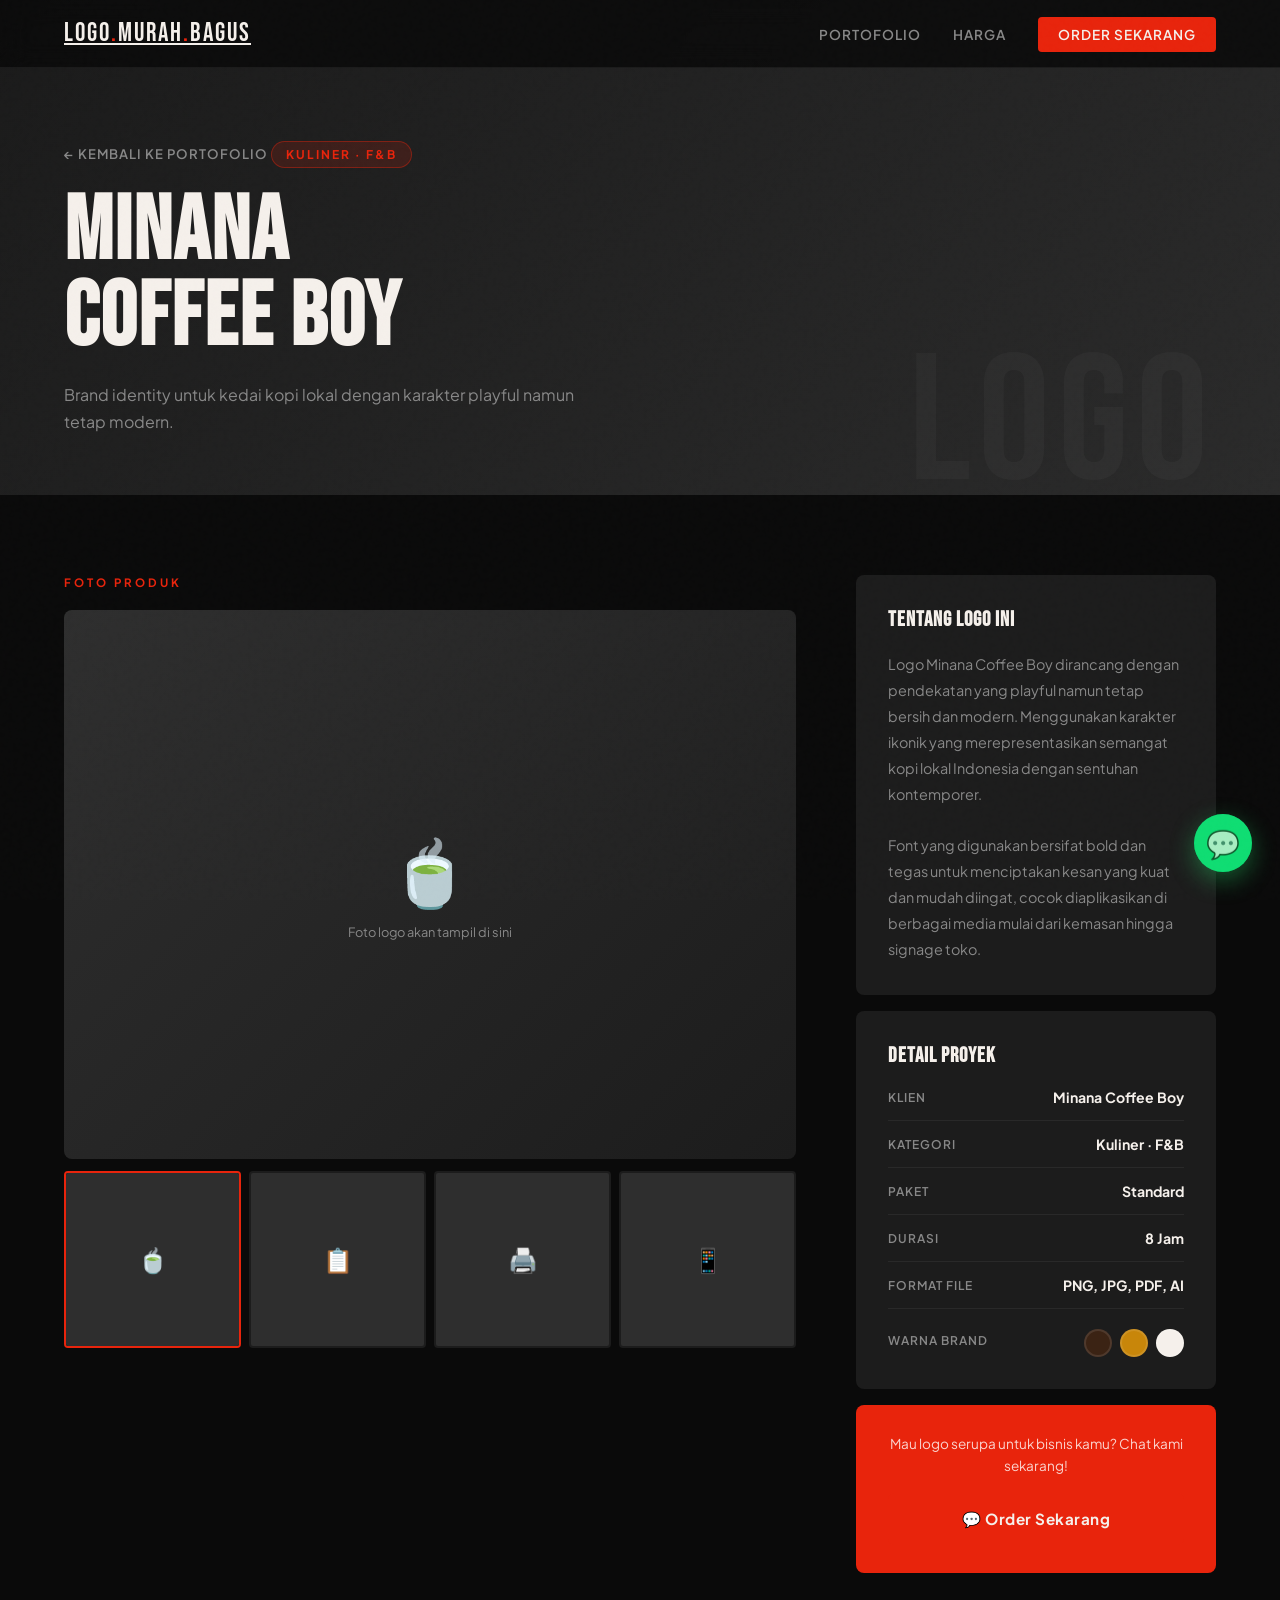
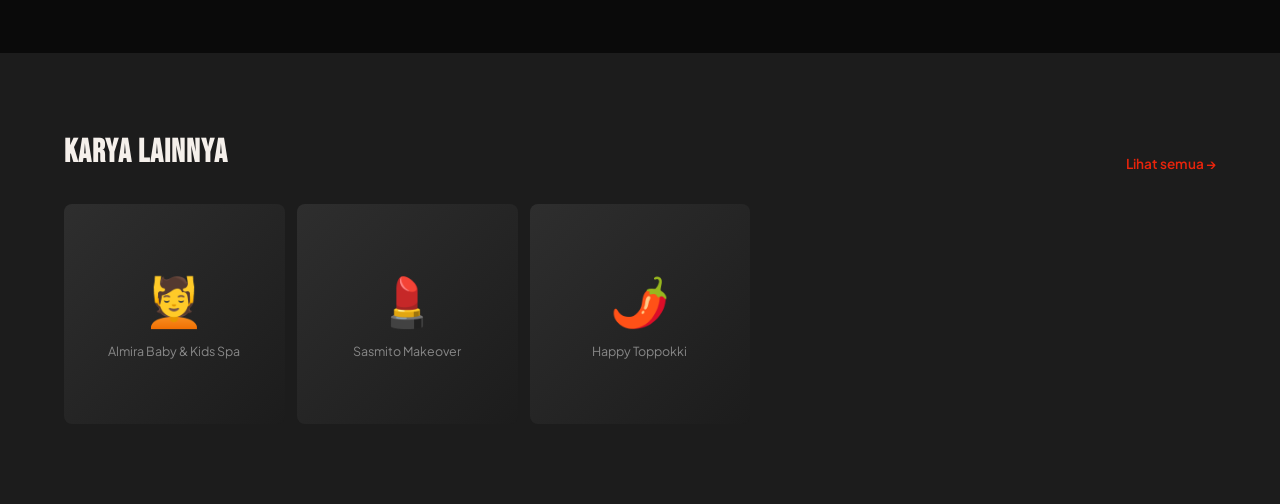
==== portfolio/almira.html @ 2f439376 "Initial commit" ====
<!DOCTYPE html>
<html lang="id">
<head>
  <meta charset="UTF-8"/>
  <meta name="viewport" content="width=device-width, initial-scale=1.0"/>
  <!-- ✏️ Edit: ganti judul sesuai nama klien -->
  <title>Almira's Baby & Kid's Spa – Logo Murah Bagus</title>
  <link href="https://fonts.googleapis.com/css2?family=Bebas+Neue&family=Plus+Jakarta+Sans:wght@400;500;600;700;800&display=swap" rel="stylesheet"/>
  <link rel="stylesheet" href="../style.css"/>
  <style>
    /* ── DETAIL PAGE SPECIFIC STYLES ── */
    .detail-hero {
      min-height: 55vh;
      display: flex;
      align-items: flex-end;
      padding: 120px 5% 60px;
      position: relative;
      overflow: hidden;
      background: var(--gray);
    }

    .detail-hero-bg {
      position: absolute;
      inset: 0;
      /* ✏️ Edit: ganti dengan warna brand klien, atau pakai foto sebagai background */
      background: linear-gradient(135deg, #1a1a1a 0%, #2a2a2a 100%);
    }

    /* Uncomment ini kalau mau pakai foto sebagai background hero:
    .detail-hero-bg {
      background-image: url('../assets/images/almira-hero.jpg');
      background-size: cover;
      background-position: center;
      filter: brightness(0.4);
    }
    */

    .detail-hero-bg-text {
      position: absolute;
      bottom: -20px;
      right: 5%;
      font-family: var(--font-display);
      font-size: clamp(80px, 15vw, 180px);
      color: rgba(255,255,255,0.03);
      letter-spacing: 8px;
      pointer-events: none;
      user-select: none;
      line-height: 1;
    }

    .detail-hero-content { position: relative; z-index: 1; max-width: 800px; }

    .back-btn {
      display: inline-flex;
      align-items: center;
      gap: 8px;
      color: var(--gray-light);
      text-decoration: none;
      font-size: 0.82rem;
      font-weight: 600;
      letter-spacing: 1px;
      text-transform: uppercase;
      margin-bottom: 28px;
      transition: color .2s;
    }
    .back-btn:hover { color: var(--white); }

    .detail-cat {
      display: inline-block;
      background: rgba(232,36,12,0.15);
      border: 1px solid rgba(232,36,12,0.4);
      color: var(--red);
      padding: 5px 14px;
      border-radius: 100px;
      font-size: 0.75rem;
      font-weight: 700;
      letter-spacing: 2px;
      text-transform: uppercase;
      margin-bottom: 16px;
    }

    .detail-title {
      font-family: var(--font-display);
      font-size: clamp(42px, 7vw, 90px);
      line-height: 0.95;
      letter-spacing: 2px;
      margin-bottom: 20px;
    }

    .detail-tagline {
      color: var(--gray-light);
      font-size: 1rem;
      max-width: 520px;
      line-height: 1.7;
    }

    /* ── MAIN CONTENT ── */
    .detail-body {
      padding: 80px 5%;
      background: var(--black);
      display: grid;
      grid-template-columns: 1fr 360px;
      gap: 60px;
      align-items: start;
    }

    @media (max-width: 900px) {
      .detail-body { grid-template-columns: 1fr; }
    }

    /* ── FOTO GALLERY ── */
    .gallery-section {}
    .gallery-label {
      font-size: 0.72rem;
      font-weight: 700;
      letter-spacing: 3px;
      text-transform: uppercase;
      color: var(--red);
      margin-bottom: 20px;
    }

    .gallery-main {
      width: 100%;
      aspect-ratio: 4/3;
      background: var(--gray);
      border-radius: 8px;
      overflow: hidden;
      margin-bottom: 12px;
      cursor: zoom-in;
    }
    .gallery-main img {
      width: 100%; height: 100%;
      object-fit: cover;
      transition: transform .4s;
    }
    .gallery-main:hover img { transform: scale(1.04); }

    /* Placeholder kalau belum ada foto */
    .gallery-placeholder {
      width: 100%; height: 100%;
      display: flex;
      flex-direction: column;
      align-items: center;
      justify-content: center;
      background: linear-gradient(135deg, var(--gray-mid), var(--gray));
      font-size: 4rem;
      gap: 12px;
      color: var(--gray-light);
    }
    .gallery-placeholder p { font-size: 0.8rem; font-family: var(--font-body); }

    .gallery-thumbs {
      display: grid;
      grid-template-columns: repeat(4, 1fr);
      gap: 8px;
    }
    .thumb {
      aspect-ratio: 1;
      background: var(--gray);
      border-radius: 4px;
      overflow: hidden;
      cursor: pointer;
      border: 2px solid transparent;
      transition: border-color .2s;
    }
    .thumb.active { border-color: var(--red); }
    .thumb img { width: 100%; height: 100%; object-fit: cover; }
    .thumb-placeholder {
      width: 100%; height: 100%;
      display: flex;
      align-items: center;
      justify-content: center;
      font-size: 1.5rem;
      background: var(--gray-mid);
    }

    /* ── INFO SIDEBAR ── */
    .info-sidebar {
      position: sticky;
      top: 100px;
    }

    .info-card {
      background: var(--gray);
      border-radius: 8px;
      padding: 32px;
      margin-bottom: 16px;
    }

    .info-card h3 {
      font-family: var(--font-display);
      font-size: 1.3rem;
      letter-spacing: 1px;
      margin-bottom: 20px;
      color: var(--white);
    }

    .info-desc {
      color: var(--gray-light);
      font-size: 0.9rem;
      line-height: 1.8;
      margin-bottom: 0;
    }

    .info-meta {
      display: flex;
      flex-direction: column;
      gap: 14px;
    }
    .meta-item {
      display: flex;
      justify-content: space-between;
      align-items: center;
      padding-bottom: 14px;
      border-bottom: 1px solid rgba(255,255,255,0.06);
    }
    .meta-item:last-child { border-bottom: none; padding-bottom: 0; }
    .meta-label {
      font-size: 0.75rem;
      color: var(--gray-light);
      font-weight: 600;
      text-transform: uppercase;
      letter-spacing: 1px;
    }
    .meta-value {
      font-size: 0.88rem;
      font-weight: 700;
      color: var(--white);
      text-align: right;
    }

    .color-swatches {
      display: flex;
      gap: 8px;
      margin-top: 6px;
    }
    .swatch {
      width: 28px; height: 28px;
      border-radius: 50%;
      border: 2px solid rgba(255,255,255,0.1);
      cursor: pointer;
      title: attr(data-color);
    }

    .order-cta {
      background: var(--red);
      border-radius: 8px;
      padding: 28px 32px;
      text-align: center;
    }
    .order-cta p {
      font-size: 0.85rem;
      color: rgba(255,255,255,0.8);
      margin-bottom: 16px;
      line-height: 1.6;
    }

    /* ── OTHER WORKS ── */
    .other-works {
      padding: 80px 5%;
      background: var(--gray);
    }
    .other-works-header {
      display: flex;
      justify-content: space-between;
      align-items: flex-end;
      margin-bottom: 32px;
    }
    .other-works-header h2 {
      font-family: var(--font-display);
      font-size: 2rem;
      letter-spacing: 1px;
    }
    .other-works-header a {
      color: var(--red);
      text-decoration: none;
      font-size: 0.85rem;
      font-weight: 600;
    }
    .other-grid {
      display: grid;
      grid-template-columns: repeat(auto-fill, minmax(220px, 1fr));
      gap: 12px;
    }

    /* ── LIGHTBOX ── */
    .lightbox {
      display: none;
      position: fixed;
      inset: 0;
      background: rgba(0,0,0,0.92);
      z-index: 500;
      align-items: center;
      justify-content: center;
    }
    .lightbox.open { display: flex; }
    .lightbox img {
      max-width: 90vw;
      max-height: 90vh;
      object-fit: contain;
      border-radius: 4px;
    }
    .lightbox-close {
      position: absolute;
      top: 24px; right: 32px;
      background: none; border: none;
      color: white; font-size: 2rem;
      cursor: pointer; line-height: 1;
    }
  </style>
</head>
<body>

  <!-- NAVBAR -->
  <nav>
    <a href="../index.html" class="nav-logo">LOGO<span>.</span>MURAH<span>.</span>BAGUS</a>
    <ul class="nav-links">
      <li><a href="../index.html#portofolio">Portofolio</a></li>
      <li><a href="../index.html#harga">Harga</a></li>
      <li><a href="https://wa.me/6281234567890" class="nav-cta" target="_blank">Order Sekarang</a></li>
    </ul>
  </nav>

  <!-- ═══════════════════════════════════════
       HERO DETAIL
       ✏️ Edit: kategori, judul, tagline
  ════════════════════════════════════════ -->
  <div class="detail-hero">
    <div class="detail-hero-bg"></div>
    <div class="detail-hero-bg-text">LOGO</div>
    <div class="detail-hero-content">
      <a href="../index.html#portofolio" class="back-btn">← Kembali ke Portofolio</a>
      <div class="detail-cat">Kuliner · F&B</div>
      <!-- ✏️ Edit: nama klien -->
      <h1 class="detail-title">MINANA<br/>COFFEE BOY</h1>
      <!-- ✏️ Edit: tagline/deskripsi singkat -->
      <p class="detail-tagline">Brand identity untuk kedai kopi lokal dengan karakter playful namun tetap modern.</p>
    </div>
  </div>

  <!-- ═══════════════════════════════════════
       BODY: GALLERY + SIDEBAR
  ════════════════════════════════════════ -->
  <div class="detail-body">

    <!-- GALLERY -->
    <div class="gallery-section">
      <p class="gallery-label">Foto Produk</p>

      <!-- Foto utama -->
      <div class="gallery-main" onclick="openLightbox(currentImg)">
        <!-- ✏️ OPSI A — Pakai foto asli:
          <img id="mainImg" src="../assets/images/minana-1.jpg" alt="Minana Coffee Boy Logo">
        -->
        <!-- ✏️ OPSI B — Placeholder (hapus kalau sudah ada foto): -->
        <div class="gallery-placeholder" id="mainPlaceholder">
          🍵
          <p>Foto logo akan tampil di sini</p>
        </div>
      </div>

      <!-- Thumbnail -->
      <!-- ✏️ Edit: tambah/kurangi thumb sesuai jumlah foto -->
      <div class="gallery-thumbs">
        <div class="thumb active" onclick="changeImg(0, this)">
          <div class="thumb-placeholder">🍵</div>
          <!-- ✏️ Kalau sudah ada foto: <img src="../assets/images/minana-1.jpg"> -->
        </div>
        <div class="thumb" onclick="changeImg(1, this)">
          <div class="thumb-placeholder">📋</div>
        </div>
        <div class="thumb" onclick="changeImg(2, this)">
          <div class="thumb-placeholder">🖨️</div>
        </div>
        <div class="thumb" onclick="changeImg(3, this)">
          <div class="thumb-placeholder">📱</div>
        </div>
      </div>
    </div>

    <!-- SIDEBAR INFO -->
    <div class="info-sidebar">

      <!-- Deskripsi -->
      <div class="info-card">
        <h3>TENTANG LOGO INI</h3>
        <!-- ✏️ Edit: deskripsi logo -->
        <p class="info-desc">
          Logo Minana Coffee Boy dirancang dengan pendekatan yang playful namun tetap bersih dan modern. Menggunakan karakter ikonik yang merepresentasikan semangat kopi lokal Indonesia dengan sentuhan kontemporer.
          <br/><br/>
          Font yang digunakan bersifat bold dan tegas untuk menciptakan kesan yang kuat dan mudah diingat, cocok diaplikasikan di berbagai media mulai dari kemasan hingga signage toko.
        </p>
      </div>

      <!-- Detail Proyek -->
      <div class="info-card">
        <h3>DETAIL PROYEK</h3>
        <div class="info-meta">
          <!-- ✏️ Edit: sesuaikan detail proyek -->
          <div class="meta-item">
            <span class="meta-label">Klien</span>
            <span class="meta-value">Minana Coffee Boy</span>
          </div>
          <div class="meta-item">
            <span class="meta-label">Kategori</span>
            <span class="meta-value">Kuliner · F&B</span>
          </div>
          <div class="meta-item">
            <span class="meta-label">Paket</span>
            <span class="meta-value">Standard</span>
          </div>
          <div class="meta-item">
            <span class="meta-label">Durasi</span>
            <span class="meta-value">8 Jam</span>
          </div>
          <div class="meta-item">
            <span class="meta-label">Format File</span>
            <span class="meta-value">PNG, JPG, PDF, AI</span>
          </div>
          <div class="meta-item">
            <span class="meta-label">Warna Brand</span>
            <div>
              <!-- ✏️ Edit: ganti kode warna sesuai brand klien -->
              <div class="color-swatches">
                <div class="swatch" style="background:#3B2314" title="#3B2314"></div>
                <div class="swatch" style="background:#C8860A" title="#C8860A"></div>
                <div class="swatch" style="background:#F5F0EB" title="#F5F0EB"></div>
              </div>
            </div>
          </div>
        </div>
      </div>

      <!-- CTA -->
      <div class="order-cta">
        <p>Mau logo serupa untuk bisnis kamu? Chat kami sekarang!</p>
        <a href="https://wa.me/6281234567890?text=Halo,%20saya%20tertarik%20dengan%20desain%20seperti%20Minana%20Coffee%20Boy" class="btn-primary" target="_blank" style="width:100%;justify-content:center;">
          💬 Order Sekarang
        </a>
      </div>

    </div>
  </div>

  <!-- ═══════════════════════════════════════
       KARYA LAINNYA
       ✏️ Edit: tambah link ke halaman portfolio lain
  ════════════════════════════════════════ -->
  <div class="other-works">
    <div class="other-works-header">
      <h2>KARYA LAINNYA</h2>
      <a href="../index.html#portofolio">Lihat semua →</a>
    </div>
    <div class="other-grid">
      <!-- ✏️ Copy blok ini untuk tambah karya lain -->
      <div class="portfolio-card" onclick="window.location='almira-spa.html'" style="cursor:pointer">
        <div class="portfolio-placeholder">💆<p>Almira Baby & Kids Spa</p></div>
        <div class="portfolio-overlay">
          <div class="portfolio-info">
            <div class="portfolio-name">Almira Baby & Kids Spa</div>
            <div class="portfolio-cat">Kecantikan · Spa</div>
          </div>
        </div>
      </div>
      <div class="portfolio-card" onclick="window.location='sasmito-makeover.html'" style="cursor:pointer">
        <div class="portfolio-placeholder">💄<p>Sasmito Makeover</p></div>
        <div class="portfolio-overlay">
          <div class="portfolio-info">
            <div class="portfolio-name">Sasmito Makeover</div>
            <div class="portfolio-cat">Kecantikan · MUA</div>
          </div>
        </div>
      </div>
      <div class="portfolio-card" onclick="window.location='happy-toppokki.html'" style="cursor:pointer">
        <div class="portfolio-placeholder">🌶️<p>Happy Toppokki</p></div>
        <div class="portfolio-overlay">
          <div class="portfolio-info">
            <div class="portfolio-name">Happy Toppokki</div>
            <div class="portfolio-cat">Kuliner · Korean Food</div>
          </div>
        </div>
      </div>
    </div>
  </div>

  <!-- LIGHTBOX -->
  <div class="lightbox" id="lightbox" onclick="closeLightbox()">
    <button class="lightbox-close" onclick="closeLightbox()">✕</button>
    <img id="lightboxImg" src="" alt=""/>
  </div>

  <!-- WA FLOAT -->
  <a href="https://wa.me/6281234567890" class="wa-float" target="_blank" title="Chat WhatsApp">💬</a>

  <script>
    // ── GALLERY SWITCH ──
    // ✏️ Edit: sesuaikan array foto dengan path gambar asli kamu
    const images = [
      { src: '../assets/images/minana-1.jpg', placeholder: '🍵' },
      { src: '../assets/images/minana-2.jpg', placeholder: '📋' },
      { src: '../assets/images/minana-3.jpg', placeholder: '🖨️' },
      { src: '../assets/images/minana-4.jpg', placeholder: '📱' },
    ];

    let currentImg = 0;

    function changeImg(index, thumbEl) {
      currentImg = index;
      document.querySelectorAll('.thumb').forEach(t => t.classList.remove('active'));
      thumbEl.classList.add('active');
      // Uncomment ini kalau sudah pakai foto asli:
      // document.getElementById('mainImg').src = images[index].src;
    }

    // ── LIGHTBOX ──
    function openLightbox(index) {
      // Uncomment ini kalau sudah pakai foto asli:
      // document.getElementById('lightboxImg').src = images[index].src;
      // document.getElementById('lightbox').classList.add('open');
    }
    function closeLightbox() {
      document.getElementById('lightbox').classList.remove('open');
    }
    document.addEventListener('keydown', e => {
      if (e.key === 'Escape') closeLightbox();
    });

    // ── FADE IN ──
    const observer = new IntersectionObserver((entries) => {
      entries.forEach(e => { if (e.isIntersecting) e.target.classList.add('visible'); });
    }, { threshold: 0.1 });
    document.querySelectorAll('.fade-up').forEach(el => observer.observe(el));
  </script>

</body>
</html>
---- style.css ----
:root {
  --black: #0a0a0a;
  --white: #f5f0eb;
  --red: #e8240c;
  --red-dark: #b81a08;
  --gold: #c9a84c;
  --gray: #1c1c1c;
  --gray-mid: #2e2e2e;
  --gray-light: #888;
  --font-display: 'Bebas Neue', sans-serif;
  --font-body: 'Plus Jakarta Sans', sans-serif;
}

*, *::before, *::after { box-sizing: border-box; margin: 0; padding: 0; }
html { scroll-behavior: smooth; }
body { background: var(--black); color: var(--white); font-family: var(--font-body); overflow-x: hidden; }

body::before {
  content: '';
  position: fixed;
  inset: 0;
  background-image: url("data:image/svg+xml,%3Csvg viewBox='0 0 200 200' xmlns='http://www.w3.org/2000/svg'%3E%3Cfilter id='n'%3E%3CfeTurbulence type='fractalNoise' baseFrequency='0.9' numOctaves='4' stitchTiles='stitch'/%3E%3C/filter%3E%3Crect width='100%25' height='100%25' filter='url(%23n)' opacity='0.04'/%3E%3C/svg%3E");
  pointer-events: none;
  z-index: 9999;
  opacity: 0.4;
}

/* ── NAVBAR ── */
nav {
  position: fixed; top: 0; left: 0; right: 0; z-index: 100;
  display: flex; align-items: center; justify-content: space-between;
  padding: 18px 5%;
  background: rgba(10,10,10,0.85);
  backdrop-filter: blur(12px);
  border-bottom: 1px solid rgba(255,255,255,0.06);
  transition: background .3s;
}
.nav-logo { font-family: var(--font-display); font-size: 1.6rem; letter-spacing: 2px; color: var(--white); }
.nav-logo span { color: var(--red); }
.nav-links { display: flex; gap: 32px; list-style: none; }
.nav-links a { color: var(--gray-light); text-decoration: none; font-size: 0.85rem; font-weight: 600; letter-spacing: 1px; text-transform: uppercase; transition: color .2s; }
.nav-links a:hover { color: var(--white); }
.nav-cta { background: var(--red); color: var(--white) !important; padding: 9px 20px; border-radius: 4px; transition: background .2s !important; }
.nav-cta:hover { background: var(--red-dark) !important; }

/* ── HERO ── */
#hero { min-height: 100vh; display: flex; align-items: center; padding: 120px 5% 80px; position: relative; overflow: hidden; }
.hero-bg-text {
  position: absolute; top: 50%; left: 50%; transform: translate(-50%, -50%);
  font-family: var(--font-display); font-size: clamp(120px, 22vw, 280px);
  color: rgba(255,255,255,0.03); letter-spacing: 10px; white-space: nowrap;
  pointer-events: none; user-select: none;
}
.hero-content { position: relative; max-width: 720px; }
.hero-badge {
  display: inline-block; background: rgba(232,36,12,0.15); border: 1px solid rgba(232,36,12,0.4);
  color: var(--red); padding: 6px 16px; border-radius: 100px;
  font-size: 0.78rem; font-weight: 700; letter-spacing: 2px; text-transform: uppercase; margin-bottom: 24px;
}
.hero-title { font-family: var(--font-display); font-size: clamp(52px, 9vw, 110px); line-height: 0.92; letter-spacing: 2px; margin-bottom: 28px; }
.hero-title .accent { color: var(--red); }
.hero-title .gold { color: var(--gold); }
.hero-desc { font-size: 1.05rem; color: var(--gray-light); line-height: 1.7; max-width: 520px; margin-bottom: 40px; }
.hero-actions { display: flex; gap: 16px; flex-wrap: wrap; }
.hero-stats { display: flex; gap: 48px; margin-top: 60px; padding-top: 40px; border-top: 1px solid rgba(255,255,255,0.08); flex-wrap: wrap; }
.stat-number { font-family: var(--font-display); font-size: 2.6rem; line-height: 1; }
.stat-number span { color: var(--red); }
.stat-label { font-size: 0.78rem; color: var(--gray-light); text-transform: uppercase; letter-spacing: 1.5px; margin-top: 4px; }

/* ── BUTTONS ── */
.btn-primary {
  display: inline-flex; align-items: center; gap: 10px;
  background: var(--red); color: var(--white); padding: 16px 32px;
  border-radius: 6px; font-weight: 700; font-size: 0.95rem;
  text-decoration: none; transition: background .2s, transform .15s; letter-spacing: 0.5px;
}
.btn-primary:hover { background: var(--red-dark); transform: translateY(-2px); }
.btn-secondary {
  display: inline-flex; align-items: center; gap: 10px;
  background: transparent; border: 1px solid rgba(255,255,255,0.2);
  color: var(--white); padding: 16px 32px; border-radius: 6px;
  font-weight: 600; font-size: 0.95rem; text-decoration: none; transition: border-color .2s, background .2s;
}
.btn-secondary:hover { border-color: var(--white); background: rgba(255,255,255,0.05); }
.btn-white {
  display: inline-flex; align-items: center; gap: 10px;
  background: var(--white); color: var(--red); padding: 16px 36px;
  border-radius: 6px; font-weight: 800; font-size: 1rem;
  text-decoration: none; transition: transform .15s, box-shadow .15s; letter-spacing: 0.5px;
}
.btn-white:hover { transform: translateY(-3px); box-shadow: 0 16px 40px rgba(0,0,0,0.3); }

/* ── MARQUEE ── */
.marquee-wrap { overflow: hidden; border-top: 1px solid rgba(255,255,255,0.07); border-bottom: 1px solid rgba(255,255,255,0.07); background: var(--gray); padding: 14px 0; }
.marquee-track { display: flex; animation: marquee 20s linear infinite; width: max-content; }
.marquee-item { font-family: var(--font-display); font-size: 1rem; letter-spacing: 3px; color: var(--gray-light); padding: 0 40px; white-space: nowrap; }
.marquee-item .dot { color: var(--red); margin-right: 40px; }
@keyframes marquee { from { transform: translateX(0); } to { transform: translateX(-50%); } }

/* ── SECTION COMMONS ── */
section { padding: 100px 5%; }
.section-label { font-size: 0.75rem; font-weight: 700; letter-spacing: 3px; text-transform: uppercase; color: var(--red); margin-bottom: 16px; }
.section-title { font-family: var(--font-display); font-size: clamp(36px, 5vw, 62px); line-height: 1; letter-spacing: 1px; margin-bottom: 16px; }
.section-sub { color: var(--gray-light); font-size: 1rem; max-width: 520px; line-height: 1.7; margin-bottom: 60px; }

/* ── PROSES ── */
#proses { background: var(--gray); }
.steps-grid { display: grid; grid-template-columns: repeat(auto-fit, minmax(220px, 1fr)); gap: 2px; }
.step-card { background: var(--black); padding: 40px 32px; position: relative; overflow: hidden; transition: background .2s; }
.step-card:hover { background: var(--gray-mid); }
.step-card::before { content: ''; position: absolute; top: 0; left: 0; width: 3px; height: 0; background: var(--red); transition: height .3s ease; }
.step-card:hover::before { height: 100%; }
.step-num { font-family: var(--font-display); font-size: 5rem; color: rgba(255,255,255,0.05); line-height: 1; margin-bottom: 16px; }
.step-icon { font-size: 2rem; margin-bottom: 20px; }
.step-title { font-weight: 700; font-size: 1.1rem; margin-bottom: 10px; }
.step-desc { color: var(--gray-light); font-size: 0.88rem; line-height: 1.65; }

/* ── PORTFOLIO ── */
#portofolio { background: var(--black); }
.portfolio-filter { display: flex; gap: 10px; flex-wrap: wrap; margin-bottom: 40px; }
.filter-btn { background: transparent; border: 1px solid rgba(255,255,255,0.15); color: var(--gray-light); padding: 8px 20px; border-radius: 100px; font-size: 0.82rem; font-weight: 600; cursor: pointer; transition: all .2s; font-family: var(--font-body); }
.filter-btn.active, .filter-btn:hover { background: var(--red); border-color: var(--red); color: var(--white); }
.portfolio-grid { display: grid; grid-template-columns: repeat(auto-fill, minmax(260px, 1fr)); gap: 16px; }
.portfolio-card { position: relative; aspect-ratio: 1; background: var(--gray); border-radius: 8px; overflow: hidden; cursor: pointer; transition: transform .25s; }
.portfolio-card:hover { transform: scale(1.02); }
.portfolio-card img { width: 100%; height: 100%; object-fit: cover; transition: transform .4s; }
.portfolio-card:hover img { transform: scale(1.08); }
.portfolio-overlay { position: absolute; inset: 0; background: linear-gradient(to top, rgba(0,0,0,0.85) 0%, transparent 50%); opacity: 0; transition: opacity .25s; display: flex; align-items: flex-end; padding: 20px; }
.portfolio-card:hover .portfolio-overlay { opacity: 1; }
.portfolio-name { font-weight: 700; font-size: 1rem; }
.portfolio-cat { font-size: 0.78rem; color: var(--gold); margin-top: 2px; }
.portfolio-placeholder { width: 100%; height: 100%; display: flex; flex-direction: column; align-items: center; justify-content: center; background: linear-gradient(135deg, var(--gray-mid), var(--gray)); font-size: 3rem; gap: 12px; }
.portfolio-placeholder p { font-size: 0.78rem; color: var(--gray-light); font-family: var(--font-body); }

/* ── PRICING ── */
#harga { background: var(--gray); }
.pricing-grid { display: grid; grid-template-columns: repeat(auto-fit, minmax(270px, 1fr)); gap: 2px; }
.pricing-card { background: var(--black); padding: 44px 36px; transition: background .2s; }
.pricing-card:hover { background: #111; }
.pricing-card.featured { background: var(--red); }
.pricing-card.featured:hover { background: var(--red-dark); }
.pricing-badge { display: inline-block; background: var(--gold); color: var(--black); font-size: 0.7rem; font-weight: 800; padding: 4px 12px; border-radius: 100px; letter-spacing: 1px; text-transform: uppercase; margin-bottom: 20px; }
.pricing-name { font-family: var(--font-display); font-size: 1.8rem; letter-spacing: 1px; margin-bottom: 8px; }
.pricing-price { font-family: var(--font-display); font-size: 3.5rem; line-height: 1; margin-bottom: 6px; }
.pricing-price sub { font-family: var(--font-body); font-size: 1rem; font-weight: 600; }
.pricing-note { font-size: 0.8rem; color: rgba(255,255,255,0.5); margin-bottom: 32px; }
.pricing-card.featured .pricing-note { color: rgba(255,255,255,0.7); }
.pricing-features { list-style: none; display: flex; flex-direction: column; gap: 12px; margin-bottom: 36px; }
.pricing-features li { font-size: 0.88rem; display: flex; align-items: center; gap: 10px; color: rgba(255,255,255,0.8); }
.pricing-features li::before { content: '✓'; color: var(--gold); font-weight: 800; flex-shrink: 0; }
.pricing-card.featured .pricing-features li::before { color: var(--white); }
.pricing-cta { display: block; text-align: center; background: var(--white); color: var(--black); padding: 14px; border-radius: 4px; font-weight: 700; font-size: 0.9rem; text-decoration: none; transition: opacity .2s; letter-spacing: 0.5px; }
.pricing-cta:hover { opacity: 0.85; }
.pricing-card.featured .pricing-cta { background: var(--black); color: var(--white); }

/* ── TESTIMONI ── */
#testimoni { background: var(--black); }
.testi-grid { display: grid; grid-template-columns: repeat(auto-fill, minmax(300px, 1fr)); gap: 16px; }
.testi-card { background: var(--gray); border-radius: 8px; padding: 32px; border: 1px solid rgba(255,255,255,0.06); transition: border-color .2s; }
.testi-card:hover { border-color: rgba(232,36,12,0.3); }
.testi-stars { color: var(--gold); font-size: 1rem; letter-spacing: 2px; margin-bottom: 16px; }
.testi-text { font-size: 0.92rem; color: rgba(255,255,255,0.8); line-height: 1.75; margin-bottom: 24px; font-style: italic; }
.testi-author { display: flex; align-items: center; gap: 12px; }
.testi-avatar { width: 42px; height: 42px; border-radius: 50%; background: var(--red); display: flex; align-items: center; justify-content: center; font-family: var(--font-display); font-size: 1.2rem; flex-shrink: 0; }
.testi-name { font-weight: 700; font-size: 0.9rem; }
.testi-biz { font-size: 0.78rem; color: var(--gray-light); margin-top: 2px; }

/* ── FAQ ── */
#faq { background: var(--gray); }
.faq-list { max-width: 720px; display: flex; flex-direction: column; gap: 2px; }
.faq-item { background: var(--black); overflow: hidden; }
.faq-question { width: 100%; background: none; border: none; color: var(--white); font-family: var(--font-body); font-size: 0.95rem; font-weight: 600; text-align: left; padding: 22px 28px; cursor: pointer; display: flex; justify-content: space-between; align-items: center; gap: 16px; transition: background .15s; }
.faq-question:hover { background: var(--gray-mid); }
.faq-question.active { color: var(--red); }
.faq-icon { font-size: 1.4rem; flex-shrink: 0; transition: transform .25s; color: var(--gray-light); line-height: 1; }
.faq-question.active .faq-icon { transform: rotate(45deg); color: var(--red); }
.faq-answer { max-height: 0; overflow: hidden; transition: max-height .3s ease, padding .3s ease; padding: 0 28px; color: var(--gray-light); font-size: 0.88rem; line-height: 1.75; }
.faq-answer.open { max-height: 200px; padding: 0 28px 22px; }

/* ── CTA BANNER ── */
#cta { background: var(--red); padding: 80px 5%; text-align: center; position: relative; overflow: hidden; }
#cta::before { content: 'ORDER'; position: absolute; font-family: var(--font-display); font-size: 25vw; color: rgba(255,255,255,0.05); top: 50%; left: 50%; transform: translate(-50%, -50%); pointer-events: none; letter-spacing: 10px; }
.cta-title { font-family: var(--font-display); font-size: clamp(36px, 6vw, 72px); line-height: 1; letter-spacing: 2px; margin-bottom: 16px; position: relative; }
.cta-sub { font-size: 1rem; color: rgba(255,255,255,0.75); max-width: 480px; margin: 0 auto 36px; line-height: 1.7; position: relative; }

/* ── FOOTER ── */
footer { background: var(--black); border-top: 1px solid rgba(255,255,255,0.07); padding: 60px 5% 30px; }
.footer-top { display: flex; justify-content: space-between; align-items: flex-start; flex-wrap: wrap; gap: 40px; margin-bottom: 48px; }
.footer-brand .nav-logo { font-size: 2rem; display: block; margin-bottom: 12px; }
.footer-brand p { color: var(--gray-light); font-size: 0.85rem; max-width: 260px; line-height: 1.7; }
.footer-links h4 { font-size: 0.75rem; font-weight: 700; letter-spacing: 2px; text-transform: uppercase; color: var(--gray-light); margin-bottom: 16px; }
.footer-links ul { list-style: none; display: flex; flex-direction: column; gap: 10px; }
.footer-links a { color: rgba(255,255,255,0.6); text-decoration: none; font-size: 0.88rem; transition: color .2s; }
.footer-links a:hover { color: var(--white); }
.footer-bottom { border-top: 1px solid rgba(255,255,255,0.07); padding-top: 24px; display: flex; justify-content: space-between; align-items: center; flex-wrap: wrap; gap: 12px; }
.footer-bottom p { color: var(--gray-light); font-size: 0.78rem; }

/* ── WA FLOAT ── */
.wa-float { position: fixed; bottom: 28px; right: 28px; z-index: 200; background: #01e37a; color: rgb(0, 249, 124); width: 58px; height: 58px; border-radius: 50%; display: flex; align-items: center; justify-content: center; font-size: 1.7rem; text-decoration: none; box-shadow: 0 8px 24px rgba(37,211,102,0.4); transition: transform .2s, box-shadow .2s; }
.wa-float:hover { transform: scale(1.1); box-shadow: 0 12px 32px rgba(37,211,102,0.55); }
.wa-float::before { content: ''; position: absolute; width: 100%; height: 100%; border-radius: 50%; background: rgba(37,211,102,0.4); animation: pulse 2s ease-out infinite; }
@keyframes pulse { 0% { transform: scale(1); opacity: 0.8; } 100% { transform: scale(1.8); opacity: 0; } }

/* ── ANIMATIONS ── */
.fade-up { opacity: 0; transform: translateY(30px); transition: opacity .6s ease, transform .6s ease; }
.fade-up.visible { opacity: 1; transform: translateY(0); }

/* ── RESPONSIVE ── */
@media (max-width: 768px) {
  .nav-links { display: none; }
  .hero-stats { gap: 28px; }
  .footer-top { flex-direction: column; }
}
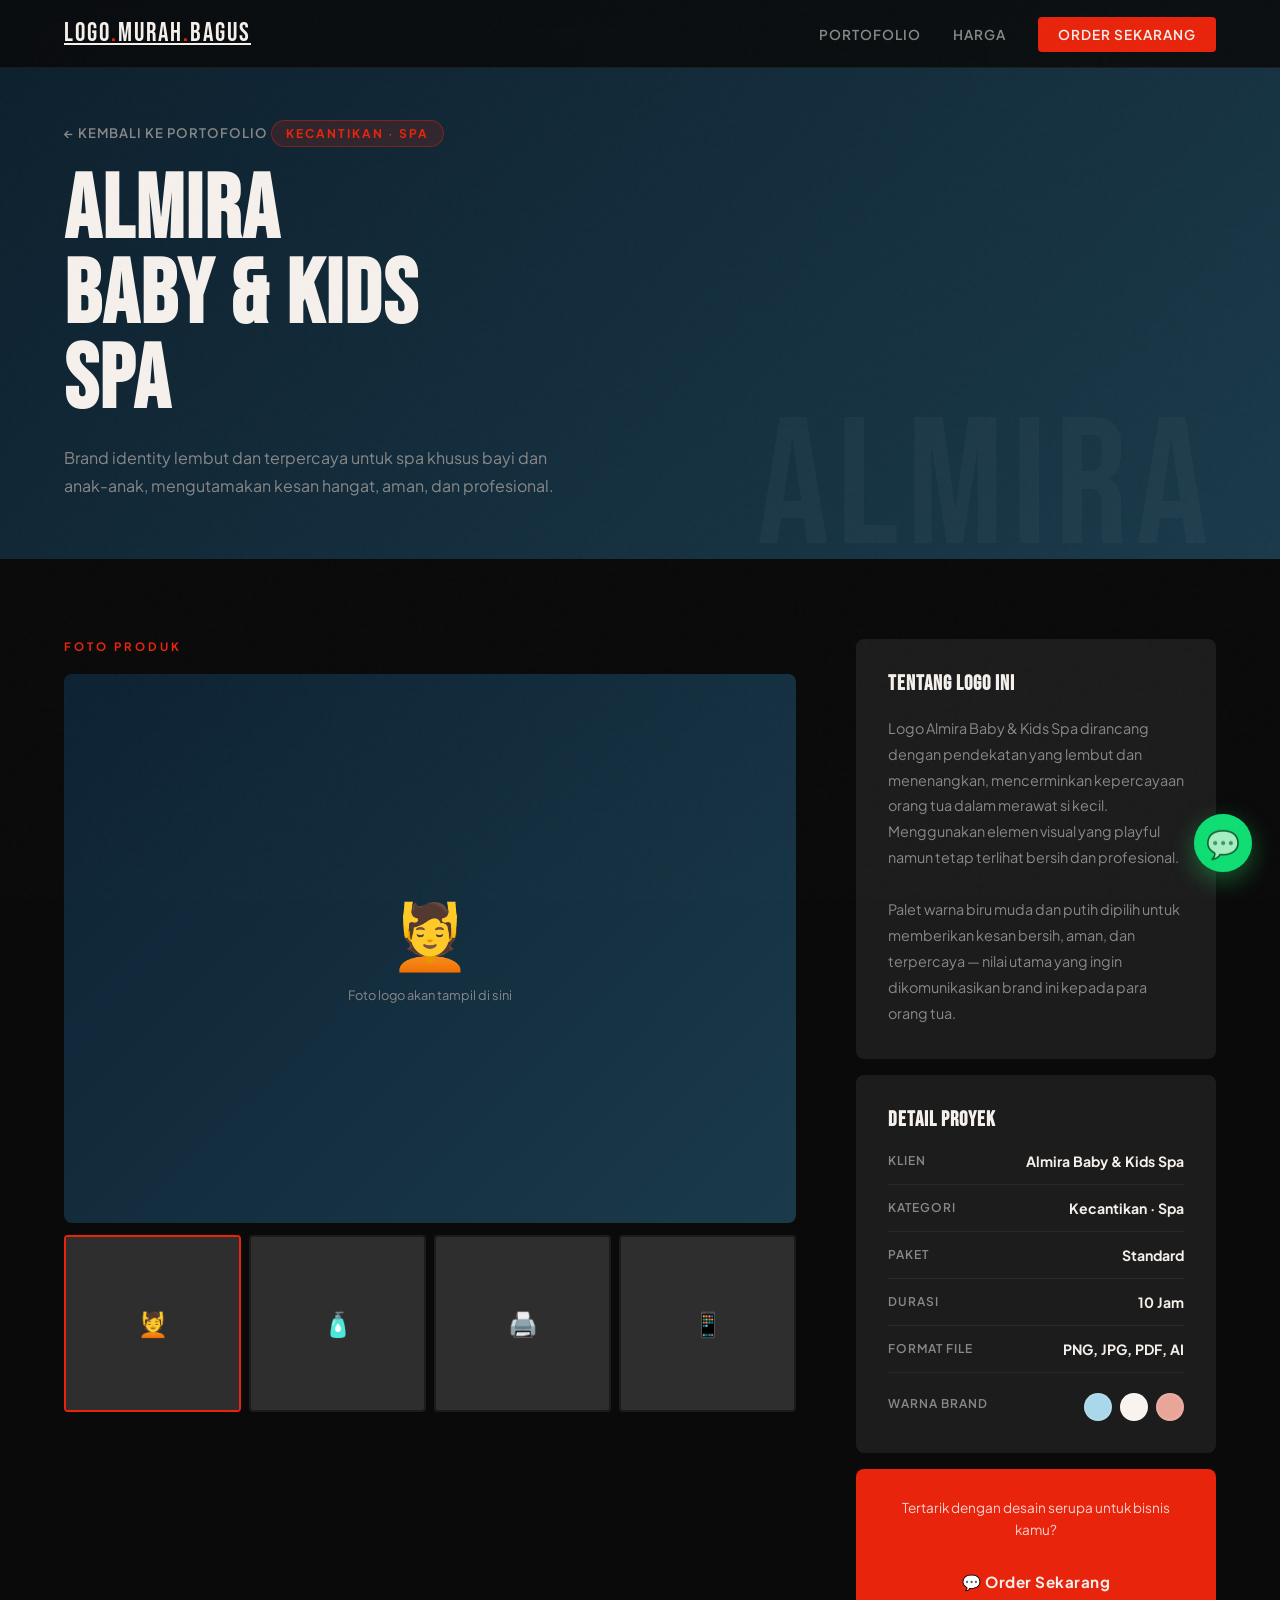
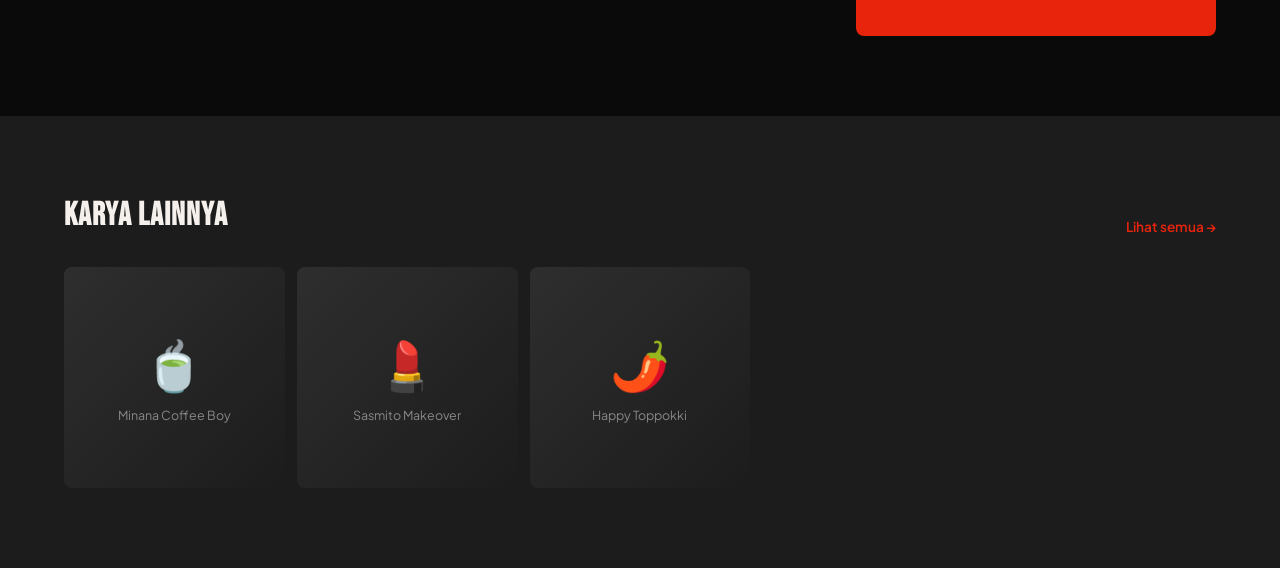
==== commit 5b7c1c65: "update almira.html" ====
--- a/portfolio/almira.html
+++ b/portfolio/almira.html
@@ -3,12 +3,10 @@
 <head>
   <meta charset="UTF-8"/>
   <meta name="viewport" content="width=device-width, initial-scale=1.0"/>
-  <!-- ✏️ Edit: ganti judul sesuai nama klien -->
-  <title>Almira's Baby & Kid's Spa – Logo Murah Bagus</title>
+  <title>Almira Baby & Kids Spa – Logo Murah Bagus</title>
   <link href="https://fonts.googleapis.com/css2?family=Bebas+Neue&family=Plus+Jakarta+Sans:wght@400;500;600;700;800&display=swap" rel="stylesheet"/>
   <link rel="stylesheet" href="../style.css"/>
   <style>
-    /* ── DETAIL PAGE SPECIFIC STYLES ── */
     .detail-hero {
       min-height: 55vh;
       display: flex;
@@ -18,295 +16,105 @@
       overflow: hidden;
       background: var(--gray);
     }
-
     .detail-hero-bg {
       position: absolute;
       inset: 0;
-      /* ✏️ Edit: ganti dengan warna brand klien, atau pakai foto sebagai background */
-      background: linear-gradient(135deg, #1a1a1a 0%, #2a2a2a 100%);
-    }
-
-    /* Uncomment ini kalau mau pakai foto sebagai background hero:
-    .detail-hero-bg {
-      background-image: url('../assets/images/almira-hero.jpg');
-      background-size: cover;
-      background-position: center;
-      filter: brightness(0.4);
-    }
-    */
-
+      background: linear-gradient(135deg, #0d1f2d 0%, #1a3a4a 100%);
+    }
     .detail-hero-bg-text {
       position: absolute;
-      bottom: -20px;
-      right: 5%;
+      bottom: -20px; right: 5%;
       font-family: var(--font-display);
       font-size: clamp(80px, 15vw, 180px);
       color: rgba(255,255,255,0.03);
       letter-spacing: 8px;
-      pointer-events: none;
-      user-select: none;
-      line-height: 1;
-    }
-
+      pointer-events: none; user-select: none; line-height: 1;
+    }
     .detail-hero-content { position: relative; z-index: 1; max-width: 800px; }
-
     .back-btn {
-      display: inline-flex;
-      align-items: center;
-      gap: 8px;
-      color: var(--gray-light);
-      text-decoration: none;
-      font-size: 0.82rem;
-      font-weight: 600;
-      letter-spacing: 1px;
-      text-transform: uppercase;
-      margin-bottom: 28px;
-      transition: color .2s;
+      display: inline-flex; align-items: center; gap: 8px;
+      color: var(--gray-light); text-decoration: none;
+      font-size: 0.82rem; font-weight: 600; letter-spacing: 1px;
+      text-transform: uppercase; margin-bottom: 28px; transition: color .2s;
     }
     .back-btn:hover { color: var(--white); }
-
     .detail-cat {
       display: inline-block;
-      background: rgba(232,36,12,0.15);
-      border: 1px solid rgba(232,36,12,0.4);
-      color: var(--red);
-      padding: 5px 14px;
-      border-radius: 100px;
-      font-size: 0.75rem;
-      font-weight: 700;
-      letter-spacing: 2px;
-      text-transform: uppercase;
-      margin-bottom: 16px;
-    }
-
+      background: rgba(232,36,12,0.15); border: 1px solid rgba(232,36,12,0.4);
+      color: var(--red); padding: 5px 14px; border-radius: 100px;
+      font-size: 0.75rem; font-weight: 700; letter-spacing: 2px;
+      text-transform: uppercase; margin-bottom: 16px;
+    }
     .detail-title {
       font-family: var(--font-display);
       font-size: clamp(42px, 7vw, 90px);
-      line-height: 0.95;
-      letter-spacing: 2px;
-      margin-bottom: 20px;
-    }
-
-    .detail-tagline {
-      color: var(--gray-light);
-      font-size: 1rem;
-      max-width: 520px;
-      line-height: 1.7;
-    }
-
-    /* ── MAIN CONTENT ── */
+      line-height: 0.95; letter-spacing: 2px; margin-bottom: 20px;
+    }
+    .detail-tagline { color: var(--gray-light); font-size: 1rem; max-width: 520px; line-height: 1.7; }
+
+    /* BODY */
     .detail-body {
-      padding: 80px 5%;
-      background: var(--black);
-      display: grid;
-      grid-template-columns: 1fr 360px;
-      gap: 60px;
-      align-items: start;
-    }
-
-    @media (max-width: 900px) {
-      .detail-body { grid-template-columns: 1fr; }
-    }
-
-    /* ── FOTO GALLERY ── */
-    .gallery-section {}
-    .gallery-label {
-      font-size: 0.72rem;
-      font-weight: 700;
-      letter-spacing: 3px;
-      text-transform: uppercase;
-      color: var(--red);
-      margin-bottom: 20px;
-    }
-
+      padding: 80px 5%; background: var(--black);
+      display: grid; grid-template-columns: 1fr 360px;
+      gap: 60px; align-items: start;
+    }
+    @media (max-width: 900px) { .detail-body { grid-template-columns: 1fr; } }
+
+    /* GALLERY */
+    .gallery-label { font-size: 0.72rem; font-weight: 700; letter-spacing: 3px; text-transform: uppercase; color: var(--red); margin-bottom: 20px; }
     .gallery-main {
-      width: 100%;
-      aspect-ratio: 4/3;
-      background: var(--gray);
-      border-radius: 8px;
-      overflow: hidden;
-      margin-bottom: 12px;
-      cursor: zoom-in;
-    }
-    .gallery-main img {
-      width: 100%; height: 100%;
-      object-fit: cover;
-      transition: transform .4s;
-    }
+      width: 100%; aspect-ratio: 4/3; background: var(--gray);
+      border-radius: 8px; overflow: hidden; margin-bottom: 12px; cursor: zoom-in;
+    }
+    .gallery-main img { width: 100%; height: 100%; object-fit: cover; transition: transform .4s; }
     .gallery-main:hover img { transform: scale(1.04); }
-
-    /* Placeholder kalau belum ada foto */
     .gallery-placeholder {
-      width: 100%; height: 100%;
-      display: flex;
-      flex-direction: column;
-      align-items: center;
-      justify-content: center;
-      background: linear-gradient(135deg, var(--gray-mid), var(--gray));
-      font-size: 4rem;
-      gap: 12px;
-      color: var(--gray-light);
+      width: 100%; height: 100%; display: flex; flex-direction: column;
+      align-items: center; justify-content: center;
+      background: linear-gradient(135deg, #0d2233, #1a3a4a);
+      font-size: 4rem; gap: 12px; color: var(--gray-light);
     }
     .gallery-placeholder p { font-size: 0.8rem; font-family: var(--font-body); }
-
-    .gallery-thumbs {
-      display: grid;
-      grid-template-columns: repeat(4, 1fr);
-      gap: 8px;
-    }
+    .gallery-thumbs { display: grid; grid-template-columns: repeat(4, 1fr); gap: 8px; }
     .thumb {
-      aspect-ratio: 1;
-      background: var(--gray);
-      border-radius: 4px;
-      overflow: hidden;
-      cursor: pointer;
-      border: 2px solid transparent;
-      transition: border-color .2s;
+      aspect-ratio: 1; background: var(--gray); border-radius: 4px;
+      overflow: hidden; cursor: pointer; border: 2px solid transparent; transition: border-color .2s;
     }
     .thumb.active { border-color: var(--red); }
     .thumb img { width: 100%; height: 100%; object-fit: cover; }
     .thumb-placeholder {
-      width: 100%; height: 100%;
-      display: flex;
-      align-items: center;
-      justify-content: center;
-      font-size: 1.5rem;
-      background: var(--gray-mid);
-    }
-
-    /* ── INFO SIDEBAR ── */
-    .info-sidebar {
-      position: sticky;
-      top: 100px;
-    }
-
-    .info-card {
-      background: var(--gray);
-      border-radius: 8px;
-      padding: 32px;
-      margin-bottom: 16px;
-    }
-
-    .info-card h3 {
-      font-family: var(--font-display);
-      font-size: 1.3rem;
-      letter-spacing: 1px;
-      margin-bottom: 20px;
-      color: var(--white);
-    }
-
-    .info-desc {
-      color: var(--gray-light);
-      font-size: 0.9rem;
-      line-height: 1.8;
-      margin-bottom: 0;
-    }
-
-    .info-meta {
-      display: flex;
-      flex-direction: column;
-      gap: 14px;
-    }
-    .meta-item {
-      display: flex;
-      justify-content: space-between;
-      align-items: center;
-      padding-bottom: 14px;
-      border-bottom: 1px solid rgba(255,255,255,0.06);
-    }
+      width: 100%; height: 100%; display: flex;
+      align-items: center; justify-content: center;
+      font-size: 1.5rem; background: var(--gray-mid);
+    }
+
+    /* SIDEBAR */
+    .info-sidebar { position: sticky; top: 100px; }
+    .info-card { background: var(--gray); border-radius: 8px; padding: 32px; margin-bottom: 16px; }
+    .info-card h3 { font-family: var(--font-display); font-size: 1.3rem; letter-spacing: 1px; margin-bottom: 20px; color: var(--white); }
+    .info-desc { color: var(--gray-light); font-size: 0.9rem; line-height: 1.8; }
+    .info-meta { display: flex; flex-direction: column; gap: 14px; }
+    .meta-item { display: flex; justify-content: space-between; align-items: center; padding-bottom: 14px; border-bottom: 1px solid rgba(255,255,255,0.06); }
     .meta-item:last-child { border-bottom: none; padding-bottom: 0; }
-    .meta-label {
-      font-size: 0.75rem;
-      color: var(--gray-light);
-      font-weight: 600;
-      text-transform: uppercase;
-      letter-spacing: 1px;
-    }
-    .meta-value {
-      font-size: 0.88rem;
-      font-weight: 700;
-      color: var(--white);
-      text-align: right;
-    }
-
-    .color-swatches {
-      display: flex;
-      gap: 8px;
-      margin-top: 6px;
-    }
-    .swatch {
-      width: 28px; height: 28px;
-      border-radius: 50%;
-      border: 2px solid rgba(255,255,255,0.1);
-      cursor: pointer;
-      title: attr(data-color);
-    }
-
-    .order-cta {
-      background: var(--red);
-      border-radius: 8px;
-      padding: 28px 32px;
-      text-align: center;
-    }
-    .order-cta p {
-      font-size: 0.85rem;
-      color: rgba(255,255,255,0.8);
-      margin-bottom: 16px;
-      line-height: 1.6;
-    }
-
-    /* ── OTHER WORKS ── */
-    .other-works {
-      padding: 80px 5%;
-      background: var(--gray);
-    }
-    .other-works-header {
-      display: flex;
-      justify-content: space-between;
-      align-items: flex-end;
-      margin-bottom: 32px;
-    }
-    .other-works-header h2 {
-      font-family: var(--font-display);
-      font-size: 2rem;
-      letter-spacing: 1px;
-    }
-    .other-works-header a {
-      color: var(--red);
-      text-decoration: none;
-      font-size: 0.85rem;
-      font-weight: 600;
-    }
-    .other-grid {
-      display: grid;
-      grid-template-columns: repeat(auto-fill, minmax(220px, 1fr));
-      gap: 12px;
-    }
-
-    /* ── LIGHTBOX ── */
-    .lightbox {
-      display: none;
-      position: fixed;
-      inset: 0;
-      background: rgba(0,0,0,0.92);
-      z-index: 500;
-      align-items: center;
-      justify-content: center;
-    }
+    .meta-label { font-size: 0.75rem; color: var(--gray-light); font-weight: 600; text-transform: uppercase; letter-spacing: 1px; }
+    .meta-value { font-size: 0.88rem; font-weight: 700; color: var(--white); text-align: right; }
+    .color-swatches { display: flex; gap: 8px; margin-top: 6px; }
+    .swatch { width: 28px; height: 28px; border-radius: 50%; border: 2px solid rgba(255,255,255,0.1); cursor: pointer; }
+    .order-cta { background: var(--red); border-radius: 8px; padding: 28px 32px; text-align: center; }
+    .order-cta p { font-size: 0.85rem; color: rgba(255,255,255,0.8); margin-bottom: 16px; line-height: 1.6; }
+
+    /* OTHER WORKS */
+    .other-works { padding: 80px 5%; background: var(--gray); }
+    .other-works-header { display: flex; justify-content: space-between; align-items: flex-end; margin-bottom: 32px; }
+    .other-works-header h2 { font-family: var(--font-display); font-size: 2rem; letter-spacing: 1px; }
+    .other-works-header a { color: var(--red); text-decoration: none; font-size: 0.85rem; font-weight: 600; }
+    .other-grid { display: grid; grid-template-columns: repeat(auto-fill, minmax(220px, 1fr)); gap: 12px; }
+
+    /* LIGHTBOX */
+    .lightbox { display: none; position: fixed; inset: 0; background: rgba(0,0,0,0.92); z-index: 500; align-items: center; justify-content: center; }
     .lightbox.open { display: flex; }
-    .lightbox img {
-      max-width: 90vw;
-      max-height: 90vh;
-      object-fit: contain;
-      border-radius: 4px;
-    }
-    .lightbox-close {
-      position: absolute;
-      top: 24px; right: 32px;
-      background: none; border: none;
-      color: white; font-size: 2rem;
-      cursor: pointer; line-height: 1;
-    }
+    .lightbox img { max-width: 90vw; max-height: 90vh; object-fit: contain; border-radius: 4px; }
+    .lightbox-close { position: absolute; top: 24px; right: 32px; background: none; border: none; color: white; font-size: 2rem; cursor: pointer; line-height: 1; }
   </style>
 </head>
 <body>
@@ -321,53 +129,43 @@
     </ul>
   </nav>
 
-  <!-- ═══════════════════════════════════════
-       HERO DETAIL
-       ✏️ Edit: kategori, judul, tagline
-  ════════════════════════════════════════ -->
+  <!-- HERO -->
   <div class="detail-hero">
     <div class="detail-hero-bg"></div>
-    <div class="detail-hero-bg-text">LOGO</div>
+    <div class="detail-hero-bg-text">ALMIRA</div>
     <div class="detail-hero-content">
       <a href="../index.html#portofolio" class="back-btn">← Kembali ke Portofolio</a>
-      <div class="detail-cat">Kuliner · F&B</div>
-      <!-- ✏️ Edit: nama klien -->
-      <h1 class="detail-title">MINANA<br/>COFFEE BOY</h1>
-      <!-- ✏️ Edit: tagline/deskripsi singkat -->
-      <p class="detail-tagline">Brand identity untuk kedai kopi lokal dengan karakter playful namun tetap modern.</p>
+      <div class="detail-cat">Kecantikan · Spa</div>
+      <h1 class="detail-title">ALMIRA<br/>BABY & KIDS<br/>SPA</h1>
+      <p class="detail-tagline">Brand identity lembut dan terpercaya untuk spa khusus bayi dan anak-anak, mengutamakan kesan hangat, aman, dan profesional.</p>
     </div>
   </div>
 
-  <!-- ═══════════════════════════════════════
-       BODY: GALLERY + SIDEBAR
-  ════════════════════════════════════════ -->
+  <!-- BODY -->
   <div class="detail-body">
 
     <!-- GALLERY -->
     <div class="gallery-section">
       <p class="gallery-label">Foto Produk</p>
 
-      <!-- Foto utama -->
       <div class="gallery-main" onclick="openLightbox(currentImg)">
-        <!-- ✏️ OPSI A — Pakai foto asli:
-          <img id="mainImg" src="../assets/images/minana-1.jpg" alt="Minana Coffee Boy Logo">
+        <!--
+          ✏️ Kalau sudah ada foto, hapus div placeholder di bawah,
+          lalu uncomment tag img ini:
+          <img id="mainImg" src="../assets/images/almira-1.jpg" alt="Almira Baby & Kids Spa Logo">
         -->
-        <!-- ✏️ OPSI B — Placeholder (hapus kalau sudah ada foto): -->
         <div class="gallery-placeholder" id="mainPlaceholder">
-          🍵
+          💆
           <p>Foto logo akan tampil di sini</p>
         </div>
       </div>
 
-      <!-- Thumbnail -->
-      <!-- ✏️ Edit: tambah/kurangi thumb sesuai jumlah foto -->
       <div class="gallery-thumbs">
         <div class="thumb active" onclick="changeImg(0, this)">
-          <div class="thumb-placeholder">🍵</div>
-          <!-- ✏️ Kalau sudah ada foto: <img src="../assets/images/minana-1.jpg"> -->
+          <div class="thumb-placeholder">💆</div>
         </div>
         <div class="thumb" onclick="changeImg(1, this)">
-          <div class="thumb-placeholder">📋</div>
+          <div class="thumb-placeholder">🧴</div>
         </div>
         <div class="thumb" onclick="changeImg(2, this)">
           <div class="thumb-placeholder">🖨️</div>
@@ -378,32 +176,30 @@
       </div>
     </div>
 
-    <!-- SIDEBAR INFO -->
+    <!-- SIDEBAR -->
     <div class="info-sidebar">
 
-      <!-- Deskripsi -->
       <div class="info-card">
         <h3>TENTANG LOGO INI</h3>
-        <!-- ✏️ Edit: deskripsi logo -->
+        <!--✏️ Edit: sesuaikan deskripsi -->
         <p class="info-desc">
-          Logo Minana Coffee Boy dirancang dengan pendekatan yang playful namun tetap bersih dan modern. Menggunakan karakter ikonik yang merepresentasikan semangat kopi lokal Indonesia dengan sentuhan kontemporer.
+          Logo Almira Baby & Kids Spa dirancang dengan pendekatan yang lembut dan menenangkan, mencerminkan kepercayaan orang tua dalam merawat si kecil. Menggunakan elemen visual yang playful namun tetap terlihat bersih dan profesional.
           <br/><br/>
-          Font yang digunakan bersifat bold dan tegas untuk menciptakan kesan yang kuat dan mudah diingat, cocok diaplikasikan di berbagai media mulai dari kemasan hingga signage toko.
+          Palet warna biru muda dan putih dipilih untuk memberikan kesan bersih, aman, dan terpercaya — nilai utama yang ingin dikomunikasikan brand ini kepada para orang tua.
         </p>
       </div>
 
-      <!-- Detail Proyek -->
       <div class="info-card">
         <h3>DETAIL PROYEK</h3>
         <div class="info-meta">
-          <!-- ✏️ Edit: sesuaikan detail proyek -->
+          <!-- ✏️ Edit: sesuaikan detail -->
           <div class="meta-item">
             <span class="meta-label">Klien</span>
-            <span class="meta-value">Minana Coffee Boy</span>
+            <span class="meta-value">Almira Baby & Kids Spa</span>
           </div>
           <div class="meta-item">
             <span class="meta-label">Kategori</span>
-            <span class="meta-value">Kuliner · F&B</span>
+            <span class="meta-value">Kecantikan · Spa</span>
           </div>
           <div class="meta-item">
             <span class="meta-label">Paket</span>
@@ -411,7 +207,7 @@
           </div>
           <div class="meta-item">
             <span class="meta-label">Durasi</span>
-            <span class="meta-value">8 Jam</span>
+            <span class="meta-value">10 Jam</span>
           </div>
           <div class="meta-item">
             <span class="meta-label">Format File</span>
@@ -420,21 +216,20 @@
           <div class="meta-item">
             <span class="meta-label">Warna Brand</span>
             <div>
-              <!-- ✏️ Edit: ganti kode warna sesuai brand klien -->
+              <!-- ✏️ Edit: ganti kode warna sesuai brand -->
               <div class="color-swatches">
-                <div class="swatch" style="background:#3B2314" title="#3B2314"></div>
-                <div class="swatch" style="background:#C8860A" title="#C8860A"></div>
-                <div class="swatch" style="background:#F5F0EB" title="#F5F0EB"></div>
+                <div class="swatch" style="background:#A8D8EA" title="#A8D8EA"></div>
+                <div class="swatch" style="background:#F9F3F0" title="#F9F3F0"></div>
+                <div class="swatch" style="background:#E8A598" title="#E8A598"></div>
               </div>
             </div>
           </div>
         </div>
       </div>
 
-      <!-- CTA -->
       <div class="order-cta">
-        <p>Mau logo serupa untuk bisnis kamu? Chat kami sekarang!</p>
-        <a href="https://wa.me/6281234567890?text=Halo,%20saya%20tertarik%20dengan%20desain%20seperti%20Minana%20Coffee%20Boy" class="btn-primary" target="_blank" style="width:100%;justify-content:center;">
+        <p>Tertarik dengan desain serupa untuk bisnis kamu?</p>
+        <a href="https://wa.me/6281234567890?text=Halo,%20saya%20tertarik%20dengan%20desain%20seperti%20Almira%20Baby%20%26%20Kids%20Spa" class="btn-primary" target="_blank" style="width:100%;justify-content:center;">
           💬 Order Sekarang
         </a>
       </div>
@@ -442,23 +237,19 @@
     </div>
   </div>
 
-  <!-- ═══════════════════════════════════════
-       KARYA LAINNYA
-       ✏️ Edit: tambah link ke halaman portfolio lain
-  ════════════════════════════════════════ -->
+  <!-- KARYA LAINNYA -->
   <div class="other-works">
     <div class="other-works-header">
       <h2>KARYA LAINNYA</h2>
       <a href="../index.html#portofolio">Lihat semua →</a>
     </div>
     <div class="other-grid">
-      <!-- ✏️ Copy blok ini untuk tambah karya lain -->
-      <div class="portfolio-card" onclick="window.location='almira-spa.html'" style="cursor:pointer">
-        <div class="portfolio-placeholder">💆<p>Almira Baby & Kids Spa</p></div>
+      <div class="portfolio-card" onclick="window.location='minana-coffee.html'" style="cursor:pointer">
+        <div class="portfolio-placeholder">🍵<p>Minana Coffee Boy</p></div>
         <div class="portfolio-overlay">
           <div class="portfolio-info">
-            <div class="portfolio-name">Almira Baby & Kids Spa</div>
-            <div class="portfolio-cat">Kecantikan · Spa</div>
+            <div class="portfolio-name">Minana Coffee Boy</div>
+            <div class="portfolio-cat">Kuliner · F&B</div>
           </div>
         </div>
       </div>
@@ -493,13 +284,12 @@
   <a href="https://wa.me/6281234567890" class="wa-float" target="_blank" title="Chat WhatsApp">💬</a>
 
   <script>
-    // ── GALLERY SWITCH ──
-    // ✏️ Edit: sesuaikan array foto dengan path gambar asli kamu
+    // ✏️ Edit: sesuaikan path foto asli
     const images = [
-      { src: '../assets/images/minana-1.jpg', placeholder: '🍵' },
-      { src: '../assets/images/minana-2.jpg', placeholder: '📋' },
-      { src: '../assets/images/minana-3.jpg', placeholder: '🖨️' },
-      { src: '../assets/images/minana-4.jpg', placeholder: '📱' },
+      { src: '../assets/images/almira-1.jpg', placeholder: '💆' },
+      { src: '../assets/images/almira-2.jpg', placeholder: '🧴' },
+      { src: '../assets/images/almira-3.jpg', placeholder: '🖨️' },
+      { src: '../assets/images/almira-4.jpg', placeholder: '📱' },
     ];
 
     let currentImg = 0;
@@ -508,24 +298,20 @@
       currentImg = index;
       document.querySelectorAll('.thumb').forEach(t => t.classList.remove('active'));
       thumbEl.classList.add('active');
-      // Uncomment ini kalau sudah pakai foto asli:
+      // Uncomment kalau sudah pakai foto asli:
       // document.getElementById('mainImg').src = images[index].src;
     }
 
-    // ── LIGHTBOX ──
     function openLightbox(index) {
-      // Uncomment ini kalau sudah pakai foto asli:
+      // Uncomment kalau sudah pakai foto asli:
       // document.getElementById('lightboxImg').src = images[index].src;
       // document.getElementById('lightbox').classList.add('open');
     }
     function closeLightbox() {
       document.getElementById('lightbox').classList.remove('open');
     }
-    document.addEventListener('keydown', e => {
-      if (e.key === 'Escape') closeLightbox();
-    });
-
-    // ── FADE IN ──
+    document.addEventListener('keydown', e => { if (e.key === 'Escape') closeLightbox(); });
+
     const observer = new IntersectionObserver((entries) => {
       entries.forEach(e => { if (e.isIntersecting) e.target.classList.add('visible'); });
     }, { threshold: 0.1 });
@@ -533,4 +319,4 @@
   </script>
 
 </body>
-</html>+</html>
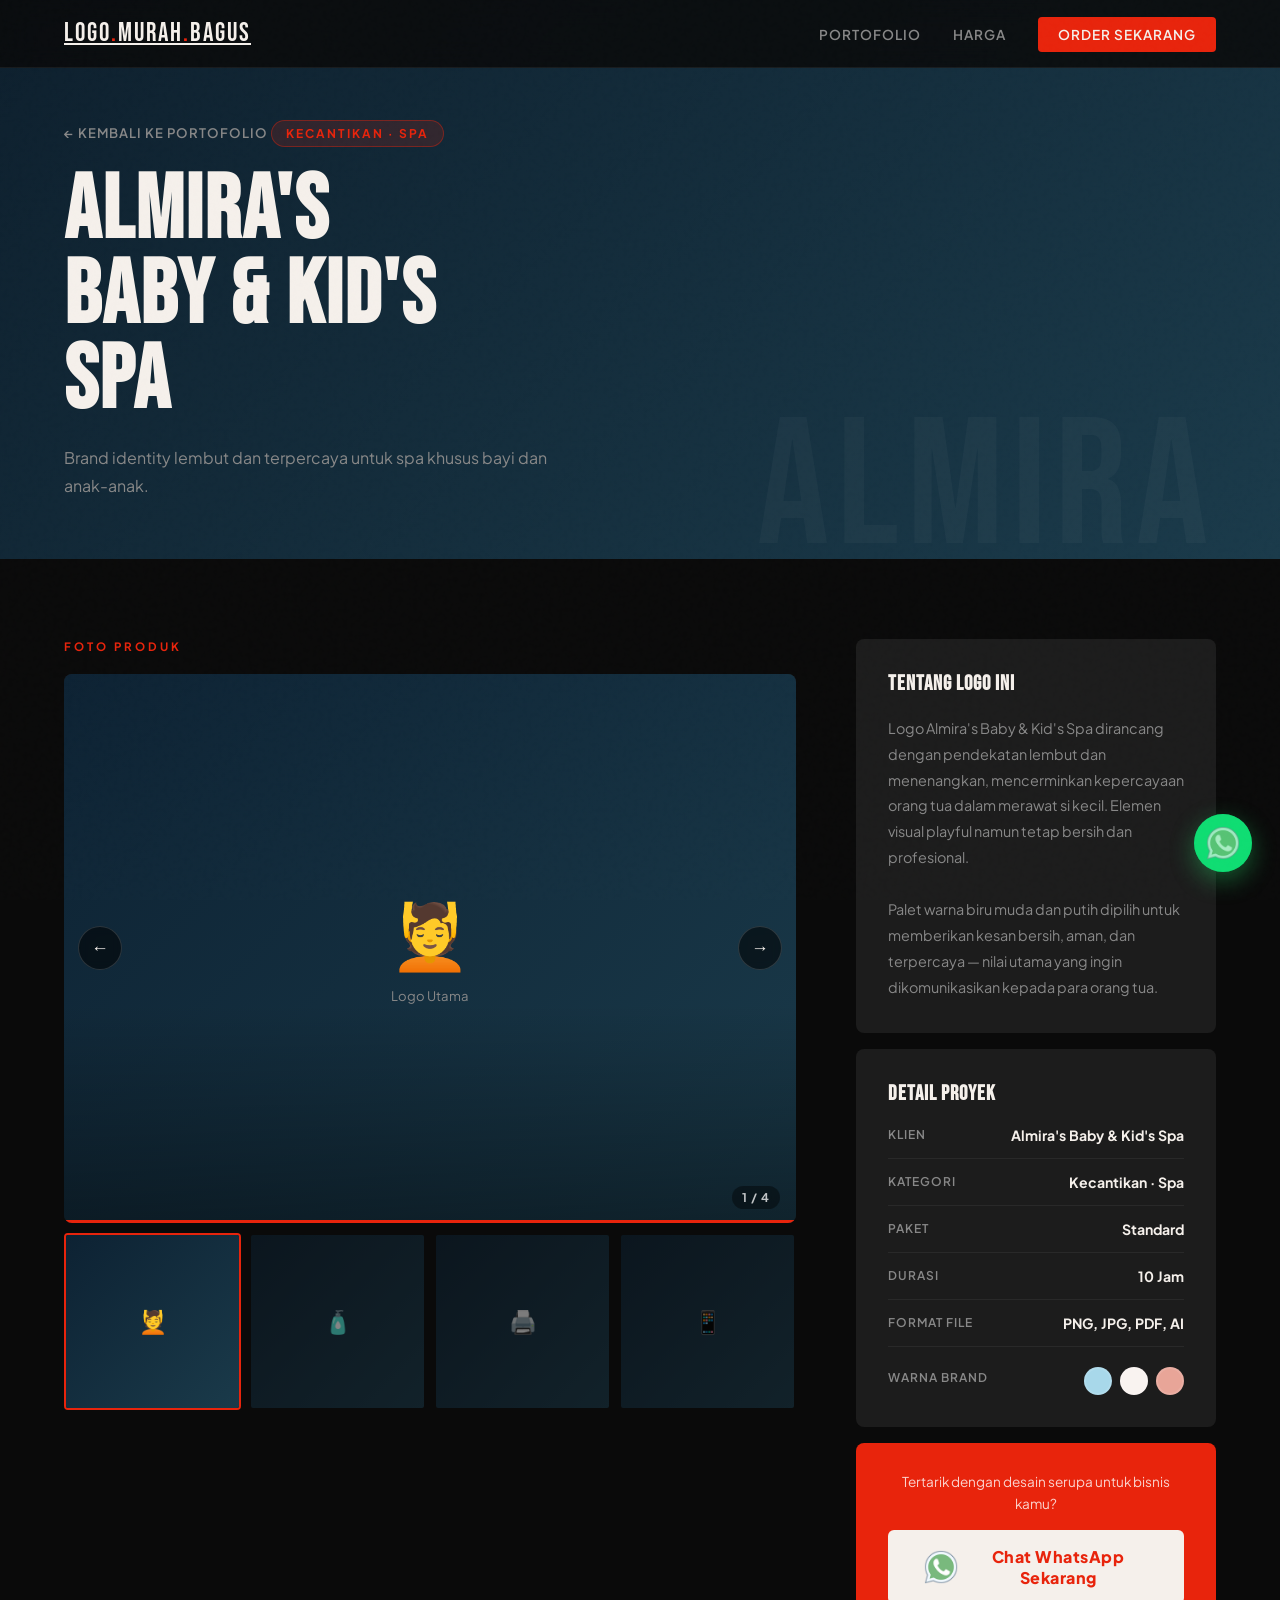
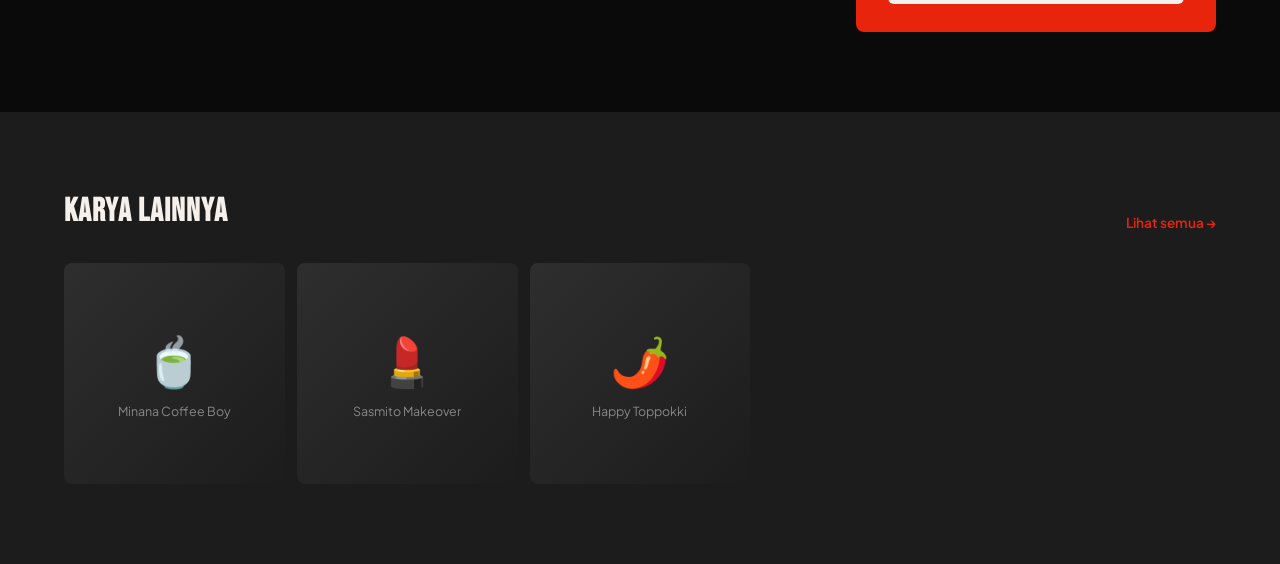
==== commit cbb98644: "update portfolio" ====
--- a/portfolio/almira.html
+++ b/portfolio/almira.html
@@ -3,56 +3,46 @@
 <head>
   <meta charset="UTF-8"/>
   <meta name="viewport" content="width=device-width, initial-scale=1.0"/>
-  <title>Almira Baby & Kids Spa – Logo Murah Bagus</title>
+  <title>Almira's Baby & Kid's Spa – Logo Murah Bagus</title>
   <link href="https://fonts.googleapis.com/css2?family=Bebas+Neue&family=Plus+Jakarta+Sans:wght@400;500;600;700;800&display=swap" rel="stylesheet"/>
   <link rel="stylesheet" href="../style.css"/>
   <style>
+    /* ── HERO ── */
     .detail-hero {
-      min-height: 55vh;
-      display: flex;
-      align-items: flex-end;
-      padding: 120px 5% 60px;
-      position: relative;
-      overflow: hidden;
-      background: var(--gray);
+      min-height: 55vh; display: flex; align-items: flex-end;
+      padding: 120px 5% 60px; position: relative; overflow: hidden;
     }
     .detail-hero-bg {
-      position: absolute;
-      inset: 0;
+      position: absolute; inset: 0;
       background: linear-gradient(135deg, #0d1f2d 0%, #1a3a4a 100%);
     }
     .detail-hero-bg-text {
-      position: absolute;
-      bottom: -20px; right: 5%;
-      font-family: var(--font-display);
-      font-size: clamp(80px, 15vw, 180px);
-      color: rgba(255,255,255,0.03);
-      letter-spacing: 8px;
+      position: absolute; bottom: -20px; right: 5%;
+      font-family: var(--font-display); font-size: clamp(80px, 15vw, 180px);
+      color: rgba(255,255,255,0.03); letter-spacing: 8px;
       pointer-events: none; user-select: none; line-height: 1;
     }
     .detail-hero-content { position: relative; z-index: 1; max-width: 800px; }
     .back-btn {
       display: inline-flex; align-items: center; gap: 8px;
-      color: var(--gray-light); text-decoration: none;
-      font-size: 0.82rem; font-weight: 600; letter-spacing: 1px;
-      text-transform: uppercase; margin-bottom: 28px; transition: color .2s;
+      color: var(--gray-light); text-decoration: none; font-size: 0.82rem;
+      font-weight: 600; letter-spacing: 1px; text-transform: uppercase;
+      margin-bottom: 28px; transition: color .2s;
     }
     .back-btn:hover { color: var(--white); }
     .detail-cat {
-      display: inline-block;
-      background: rgba(232,36,12,0.15); border: 1px solid rgba(232,36,12,0.4);
-      color: var(--red); padding: 5px 14px; border-radius: 100px;
-      font-size: 0.75rem; font-weight: 700; letter-spacing: 2px;
-      text-transform: uppercase; margin-bottom: 16px;
+      display: inline-block; background: rgba(232,36,12,0.15);
+      border: 1px solid rgba(232,36,12,0.4); color: var(--red);
+      padding: 5px 14px; border-radius: 100px; font-size: 0.75rem;
+      font-weight: 700; letter-spacing: 2px; text-transform: uppercase; margin-bottom: 16px;
     }
     .detail-title {
-      font-family: var(--font-display);
-      font-size: clamp(42px, 7vw, 90px);
+      font-family: var(--font-display); font-size: clamp(42px, 7vw, 90px);
       line-height: 0.95; letter-spacing: 2px; margin-bottom: 20px;
     }
     .detail-tagline { color: var(--gray-light); font-size: 1rem; max-width: 520px; line-height: 1.7; }
 
-    /* BODY */
+    /* ── BODY LAYOUT ── */
     .detail-body {
       padding: 80px 5%; background: var(--black);
       display: grid; grid-template-columns: 1fr 360px;
@@ -60,61 +50,115 @@
     }
     @media (max-width: 900px) { .detail-body { grid-template-columns: 1fr; } }
 
-    /* GALLERY */
-    .gallery-label { font-size: 0.72rem; font-weight: 700; letter-spacing: 3px; text-transform: uppercase; color: var(--red); margin-bottom: 20px; }
-    .gallery-main {
-      width: 100%; aspect-ratio: 4/3; background: var(--gray);
-      border-radius: 8px; overflow: hidden; margin-bottom: 12px; cursor: zoom-in;
-    }
-    .gallery-main img { width: 100%; height: 100%; object-fit: cover; transition: transform .4s; }
-    .gallery-main:hover img { transform: scale(1.04); }
-    .gallery-placeholder {
+    /* ── CAROUSEL ── */
+    .gallery-label {
+      font-size: 0.72rem; font-weight: 700; letter-spacing: 3px;
+      text-transform: uppercase; color: var(--red); margin-bottom: 20px;
+    }
+    .carousel-wrap {
+      position: relative; border-radius: 8px;
+      overflow: hidden; background: var(--gray);
+    }
+    .carousel-track {
+      display: flex;
+      transition: transform 0.5s cubic-bezier(0.4, 0, 0.2, 1);
+      will-change: transform;
+    }
+    .carousel-slide {
+      min-width: 100%; aspect-ratio: 4/3;
+      position: relative; overflow: hidden;
+    }
+    .carousel-slide img { width: 100%; height: 100%; object-fit: cover; }
+    .slide-placeholder {
       width: 100%; height: 100%; display: flex; flex-direction: column;
-      align-items: center; justify-content: center;
+      align-items: center; justify-content: center; font-size: 4rem;
+      gap: 12px; color: var(--gray-light);
       background: linear-gradient(135deg, #0d2233, #1a3a4a);
-      font-size: 4rem; gap: 12px; color: var(--gray-light);
-    }
-    .gallery-placeholder p { font-size: 0.8rem; font-family: var(--font-body); }
-    .gallery-thumbs { display: grid; grid-template-columns: repeat(4, 1fr); gap: 8px; }
-    .thumb {
-      aspect-ratio: 1; background: var(--gray); border-radius: 4px;
-      overflow: hidden; cursor: pointer; border: 2px solid transparent; transition: border-color .2s;
-    }
-    .thumb.active { border-color: var(--red); }
-    .thumb img { width: 100%; height: 100%; object-fit: cover; }
-    .thumb-placeholder {
-      width: 100%; height: 100%; display: flex;
-      align-items: center; justify-content: center;
-      font-size: 1.5rem; background: var(--gray-mid);
-    }
-
-    /* SIDEBAR */
+    }
+    .slide-placeholder p { font-size: 0.82rem; font-family: var(--font-body); }
+    .carousel-slide::after {
+      content: ''; position: absolute; inset: 0;
+      background: linear-gradient(to top, rgba(0,0,0,0.4) 0%, transparent 40%);
+      pointer-events: none;
+    }
+
+    /* Tombol panah */
+    .carousel-btn {
+      position: absolute; top: 50%; transform: translateY(-50%);
+      z-index: 10; background: rgba(0,0,0,0.55);
+      border: 1px solid rgba(255,255,255,0.15); color: var(--white);
+      width: 44px; height: 44px; border-radius: 50%; font-size: 1.1rem;
+      cursor: pointer; display: flex; align-items: center; justify-content: center;
+      transition: background .2s, transform .2s; backdrop-filter: blur(4px);
+    }
+    .carousel-btn:hover { background: var(--red); transform: translateY(-50%) scale(1.08); }
+    .carousel-btn.prev { left: 14px; }
+    .carousel-btn.next { right: 14px; }
+
+    /* Counter */
+    .carousel-counter {
+      position: absolute; bottom: 14px; right: 16px; z-index: 10;
+      font-size: 0.75rem; font-weight: 700; letter-spacing: 1px;
+      color: rgba(255,255,255,0.75); background: rgba(0,0,0,0.4);
+      padding: 4px 10px; border-radius: 100px; backdrop-filter: blur(4px);
+    }
+
+    /* Progress bar */
+    .carousel-progress {
+      position: absolute; bottom: 0; left: 0;
+      height: 3px; background: var(--red); width: 0%;
+    }
+    .carousel-progress.animating {
+      animation: cprogress var(--dur, 4s) linear forwards;
+    }
+    @keyframes cprogress { from { width: 0%; } to { width: 100%; } }
+
+    /* Thumbnails */
+    .carousel-thumbs {
+      display: grid; grid-template-columns: repeat(4, 1fr);
+      gap: 8px; margin-top: 10px;
+    }
+    .c-thumb {
+      aspect-ratio: 1; border-radius: 4px; overflow: hidden;
+      cursor: pointer; border: 2px solid transparent;
+      transition: border-color .2s, opacity .2s; opacity: 0.5;
+    }
+    .c-thumb.active { border-color: var(--red); opacity: 1; }
+    .c-thumb:hover { opacity: 0.8; }
+    .c-thumb img { width: 100%; height: 100%; object-fit: cover; }
+    .c-thumb-placeholder {
+      width: 100%; height: 100%; display: flex; align-items: center;
+      justify-content: center; font-size: 1.4rem;
+      background: linear-gradient(135deg, #0d2233, #1a3a4a);
+    }
+
+    /* ── SIDEBAR ── */
     .info-sidebar { position: sticky; top: 100px; }
     .info-card { background: var(--gray); border-radius: 8px; padding: 32px; margin-bottom: 16px; }
-    .info-card h3 { font-family: var(--font-display); font-size: 1.3rem; letter-spacing: 1px; margin-bottom: 20px; color: var(--white); }
+    .info-card h3 { font-family: var(--font-display); font-size: 1.3rem; letter-spacing: 1px; margin-bottom: 20px; }
     .info-desc { color: var(--gray-light); font-size: 0.9rem; line-height: 1.8; }
     .info-meta { display: flex; flex-direction: column; gap: 14px; }
     .meta-item { display: flex; justify-content: space-between; align-items: center; padding-bottom: 14px; border-bottom: 1px solid rgba(255,255,255,0.06); }
     .meta-item:last-child { border-bottom: none; padding-bottom: 0; }
     .meta-label { font-size: 0.75rem; color: var(--gray-light); font-weight: 600; text-transform: uppercase; letter-spacing: 1px; }
-    .meta-value { font-size: 0.88rem; font-weight: 700; color: var(--white); text-align: right; }
+    .meta-value { font-size: 0.88rem; font-weight: 700; text-align: right; }
     .color-swatches { display: flex; gap: 8px; margin-top: 6px; }
-    .swatch { width: 28px; height: 28px; border-radius: 50%; border: 2px solid rgba(255,255,255,0.1); cursor: pointer; }
+    .swatch { width: 28px; height: 28px; border-radius: 50%; border: 2px solid rgba(255,255,255,0.1); }
     .order-cta { background: var(--red); border-radius: 8px; padding: 28px 32px; text-align: center; }
     .order-cta p { font-size: 0.85rem; color: rgba(255,255,255,0.8); margin-bottom: 16px; line-height: 1.6; }
 
-    /* OTHER WORKS */
+    /* ── OTHER WORKS ── */
     .other-works { padding: 80px 5%; background: var(--gray); }
     .other-works-header { display: flex; justify-content: space-between; align-items: flex-end; margin-bottom: 32px; }
     .other-works-header h2 { font-family: var(--font-display); font-size: 2rem; letter-spacing: 1px; }
     .other-works-header a { color: var(--red); text-decoration: none; font-size: 0.85rem; font-weight: 600; }
     .other-grid { display: grid; grid-template-columns: repeat(auto-fill, minmax(220px, 1fr)); gap: 12px; }
 
-    /* LIGHTBOX */
+    /* ── LIGHTBOX ── */
     .lightbox { display: none; position: fixed; inset: 0; background: rgba(0,0,0,0.92); z-index: 500; align-items: center; justify-content: center; }
     .lightbox.open { display: flex; }
     .lightbox img { max-width: 90vw; max-height: 90vh; object-fit: contain; border-radius: 4px; }
-    .lightbox-close { position: absolute; top: 24px; right: 32px; background: none; border: none; color: white; font-size: 2rem; cursor: pointer; line-height: 1; }
+    .lightbox-close { position: absolute; top: 24px; right: 32px; background: none; border: none; color: white; font-size: 2rem; cursor: pointer; }
   </style>
 </head>
 <body>
@@ -136,66 +180,84 @@
     <div class="detail-hero-content">
       <a href="../index.html#portofolio" class="back-btn">← Kembali ke Portofolio</a>
       <div class="detail-cat">Kecantikan · Spa</div>
-      <h1 class="detail-title">ALMIRA<br/>BABY & KIDS<br/>SPA</h1>
-      <p class="detail-tagline">Brand identity lembut dan terpercaya untuk spa khusus bayi dan anak-anak, mengutamakan kesan hangat, aman, dan profesional.</p>
+      <h1 class="detail-title">ALMIRA'S<br/>BABY & KID'S<br/>SPA</h1>
+      <p class="detail-tagline">Brand identity lembut dan terpercaya untuk spa khusus bayi dan anak-anak.</p>
     </div>
   </div>
 
   <!-- BODY -->
   <div class="detail-body">
 
-    <!-- GALLERY -->
+    <!-- ═══════════════════════════════════════
+         CAROUSEL
+         ✏️ Cara tambah/ganti foto:
+            1. Simpan foto di folder: assets/images/
+            2. Hapus <div class="slide-placeholder">
+            3. Ganti dengan: <img src="../assets/images/namafile.jpg" alt="...">
+            4. Lakukan hal sama di bagian .c-thumb
+            5. Tambah slide baru = copy satu blok .carousel-slide
+            6. Update TOTAL_SLIDES di <script> bawah
+    ════════════════════════════════════════ -->
     <div class="gallery-section">
       <p class="gallery-label">Foto Produk</p>
 
-      <div class="gallery-main" onclick="openLightbox(currentImg)">
-        <!--
-          ✏️ Kalau sudah ada foto, hapus div placeholder di bawah,
-          lalu uncomment tag img ini:
-          <img id="mainImg" src="../assets/images/almira-1.jpg" alt="Almira Baby & Kids Spa Logo">
-        -->
-        <div class="gallery-placeholder" id="mainPlaceholder">
-          💆
-          <p>Foto logo akan tampil di sini</p>
+      <div class="carousel-wrap" id="carousel">
+        <div class="carousel-track" id="carouselTrack">
+
+          <!-- SLIDE 1 ✏️ ganti placeholder dengan <img> kalau foto sudah ada -->
+          <div class="carousel-slide">
+            <div class="slide-placeholder">💆<p>Logo Utama</p></div>
+          </div>
+
+          <!-- SLIDE 2 ✏️ -->
+          <div class="carousel-slide">
+            <div class="slide-placeholder">🧴<p>Aplikasi di Kemasan</p></div>
+          </div>
+
+          <!-- SLIDE 3 ✏️ -->
+          <div class="carousel-slide">
+            <div class="slide-placeholder">🖨️<p>Mockup Cetak</p></div>
+          </div>
+
+          <!-- SLIDE 4 ✏️ -->
+          <div class="carousel-slide">
+            <div class="slide-placeholder">📱<p>Aplikasi di Sosmed</p></div>
+          </div>
+
         </div>
-      </div>
-
-      <div class="gallery-thumbs">
-        <div class="thumb active" onclick="changeImg(0, this)">
-          <div class="thumb-placeholder">💆</div>
-        </div>
-        <div class="thumb" onclick="changeImg(1, this)">
-          <div class="thumb-placeholder">🧴</div>
-        </div>
-        <div class="thumb" onclick="changeImg(2, this)">
-          <div class="thumb-placeholder">🖨️</div>
-        </div>
-        <div class="thumb" onclick="changeImg(3, this)">
-          <div class="thumb-placeholder">📱</div>
-        </div>
+
+        <button class="carousel-btn prev" onclick="moveCarousel(-1)">&#8592;</button>
+        <button class="carousel-btn next" onclick="moveCarousel(1)">&#8594;</button>
+        <div class="carousel-counter" id="carouselCounter">1 / 4</div>
+        <div class="carousel-progress" id="carouselProgress"></div>
+      </div>
+
+      <!-- THUMBNAILS ✏️ -->
+      <div class="carousel-thumbs">
+        <div class="c-thumb active" onclick="goToSlide(0)"><div class="c-thumb-placeholder">💆</div></div>
+        <div class="c-thumb" onclick="goToSlide(1)"><div class="c-thumb-placeholder">🧴</div></div>
+        <div class="c-thumb" onclick="goToSlide(2)"><div class="c-thumb-placeholder">🖨️</div></div>
+        <div class="c-thumb" onclick="goToSlide(3)"><div class="c-thumb-placeholder">📱</div></div>
       </div>
     </div>
 
     <!-- SIDEBAR -->
     <div class="info-sidebar">
-
       <div class="info-card">
         <h3>TENTANG LOGO INI</h3>
-        <!--✏️ Edit: sesuaikan deskripsi -->
         <p class="info-desc">
-          Logo Almira Baby & Kids Spa dirancang dengan pendekatan yang lembut dan menenangkan, mencerminkan kepercayaan orang tua dalam merawat si kecil. Menggunakan elemen visual yang playful namun tetap terlihat bersih dan profesional.
+          Logo Almira's Baby & Kid's Spa dirancang dengan pendekatan lembut dan menenangkan, mencerminkan kepercayaan orang tua dalam merawat si kecil. Elemen visual playful namun tetap bersih dan profesional.
           <br/><br/>
-          Palet warna biru muda dan putih dipilih untuk memberikan kesan bersih, aman, dan terpercaya — nilai utama yang ingin dikomunikasikan brand ini kepada para orang tua.
+          Palet warna biru muda dan putih dipilih untuk memberikan kesan bersih, aman, dan terpercaya — nilai utama yang ingin dikomunikasikan kepada para orang tua.
         </p>
       </div>
 
       <div class="info-card">
         <h3>DETAIL PROYEK</h3>
         <div class="info-meta">
-          <!-- ✏️ Edit: sesuaikan detail -->
           <div class="meta-item">
             <span class="meta-label">Klien</span>
-            <span class="meta-value">Almira Baby & Kids Spa</span>
+            <span class="meta-value">Almira's Baby & Kid's Spa</span>
           </div>
           <div class="meta-item">
             <span class="meta-label">Kategori</span>
@@ -216,11 +278,10 @@
           <div class="meta-item">
             <span class="meta-label">Warna Brand</span>
             <div>
-              <!-- ✏️ Edit: ganti kode warna sesuai brand -->
               <div class="color-swatches">
-                <div class="swatch" style="background:#A8D8EA" title="#A8D8EA"></div>
-                <div class="swatch" style="background:#F9F3F0" title="#F9F3F0"></div>
-                <div class="swatch" style="background:#E8A598" title="#E8A598"></div>
+                <div class="swatch" style="background:#A8D8EA"></div>
+                <div class="swatch" style="background:#F9F3F0"></div>
+                <div class="swatch" style="background:#E8A598"></div>
               </div>
             </div>
           </div>
@@ -229,11 +290,11 @@
 
       <div class="order-cta">
         <p>Tertarik dengan desain serupa untuk bisnis kamu?</p>
-        <a href="https://wa.me/6281234567890?text=Halo,%20saya%20tertarik%20dengan%20desain%20seperti%20Almira%20Baby%20%26%20Kids%20Spa" class="btn-primary" target="_blank" style="width:100%;justify-content:center;">
-          💬 Order Sekarang
+        <a href="https://wa.me/6281234567890?text=Halo,%20saya%20mau%20tanya%20soal%20logo" class="btn-white" target="_blank">
+          <img src="icons8-whatsapp-logo-80.apng.png" alt="WhatsApp" width="34" height="34">
+          Chat WhatsApp Sekarang
         </a>
       </div>
-
     </div>
   </div>
 
@@ -281,41 +342,91 @@
   </div>
 
   <!-- WA FLOAT -->
-  <a href="https://wa.me/6281234567890" class="wa-float" target="_blank" title="Chat WhatsApp">💬</a>
+    <a href="https://wa.me/6281234567890?text=Halo,%20saya%20mau%20tanya%20soal%20logo" class="wa-float" target="_blank" title="Chat WhatsApp">
+  <img src="icons8-whatsapp-logo-80.apng.png" alt="WhatsApp" width="34" height="34">
+</a>
 
   <script>
-    // ✏️ Edit: sesuaikan path foto asli
-    const images = [
-      { src: '../assets/images/almira-1.jpg', placeholder: '💆' },
-      { src: '../assets/images/almira-2.jpg', placeholder: '🧴' },
-      { src: '../assets/images/almira-3.jpg', placeholder: '🖨️' },
-      { src: '../assets/images/almira-4.jpg', placeholder: '📱' },
-    ];
-
-    let currentImg = 0;
-
-    function changeImg(index, thumbEl) {
-      currentImg = index;
-      document.querySelectorAll('.thumb').forEach(t => t.classList.remove('active'));
-      thumbEl.classList.add('active');
-      // Uncomment kalau sudah pakai foto asli:
-      // document.getElementById('mainImg').src = images[index].src;
-    }
-
-    function openLightbox(index) {
-      // Uncomment kalau sudah pakai foto asli:
-      // document.getElementById('lightboxImg').src = images[index].src;
-      // document.getElementById('lightbox').classList.add('open');
-    }
+    // ═══════════════════════════════════════
+    // CAROUSEL ENGINE
+    // ✏️ Edit 2 variabel ini saja:
+    const TOTAL_SLIDES = 4;      // jumlah foto/slide
+    const AUTOPLAY_MS  = 4000;   // jeda auto-play (ms). 4000 = 4 detik
+    // ═══════════════════════════════════════
+
+    let current    = 0;
+    let autoTimer  = null;
+    let touchStartX = 0;
+    let isPaused   = false;
+
+    const track   = document.getElementById('carouselTrack');
+    const counter = document.getElementById('carouselCounter');
+    const bar     = document.getElementById('carouselProgress');
+    const thumbs  = document.querySelectorAll('.c-thumb');
+
+    function goToSlide(i) {
+      current = ((i % TOTAL_SLIDES) + TOTAL_SLIDES) % TOTAL_SLIDES;
+      track.style.transform = `translateX(-${current * 100}%)`;
+      counter.textContent   = `${current + 1} / ${TOTAL_SLIDES}`;
+      thumbs.forEach((t, idx) => t.classList.toggle('active', idx === current));
+      restartBar();
+    }
+
+    function moveCarousel(dir) {
+      goToSlide(current + dir);
+      resetAutoplay();
+    }
+
+    function restartBar() {
+      bar.classList.remove('animating');
+      bar.style.animationDuration = AUTOPLAY_MS + 'ms';
+      void bar.offsetWidth; // force reflow
+      if (!isPaused) bar.classList.add('animating');
+    }
+
+    function startAutoplay() {
+      autoTimer = setInterval(() => goToSlide(current + 1), AUTOPLAY_MS);
+    }
+
+    function resetAutoplay() {
+      clearInterval(autoTimer);
+      startAutoplay();
+    }
+
+    // Pause saat hover
+    document.getElementById('carousel').addEventListener('mouseenter', () => {
+      isPaused = true;
+      clearInterval(autoTimer);
+      bar.classList.remove('animating');
+    });
+    document.getElementById('carousel').addEventListener('mouseleave', () => {
+      isPaused = false;
+      restartBar();
+      resetAutoplay();
+    });
+
+    // Swipe gesture (mobile)
+    track.addEventListener('touchstart', e => { touchStartX = e.touches[0].clientX; }, { passive: true });
+    track.addEventListener('touchend', e => {
+      const diff = touchStartX - e.changedTouches[0].clientX;
+      if (Math.abs(diff) > 50) moveCarousel(diff > 0 ? 1 : -1);
+    });
+
+    // Keyboard
+    document.addEventListener('keydown', e => {
+      if (e.key === 'ArrowLeft')  moveCarousel(-1);
+      if (e.key === 'ArrowRight') moveCarousel(1);
+      if (e.key === 'Escape')     closeLightbox();
+    });
+
+    // Lightbox
     function closeLightbox() {
       document.getElementById('lightbox').classList.remove('open');
     }
-    document.addEventListener('keydown', e => { if (e.key === 'Escape') closeLightbox(); });
-
-    const observer = new IntersectionObserver((entries) => {
-      entries.forEach(e => { if (e.isIntersecting) e.target.classList.add('visible'); });
-    }, { threshold: 0.1 });
-    document.querySelectorAll('.fade-up').forEach(el => observer.observe(el));
+
+    // Init
+    goToSlide(0);
+    startAutoplay();
   </script>
 
 </body>
